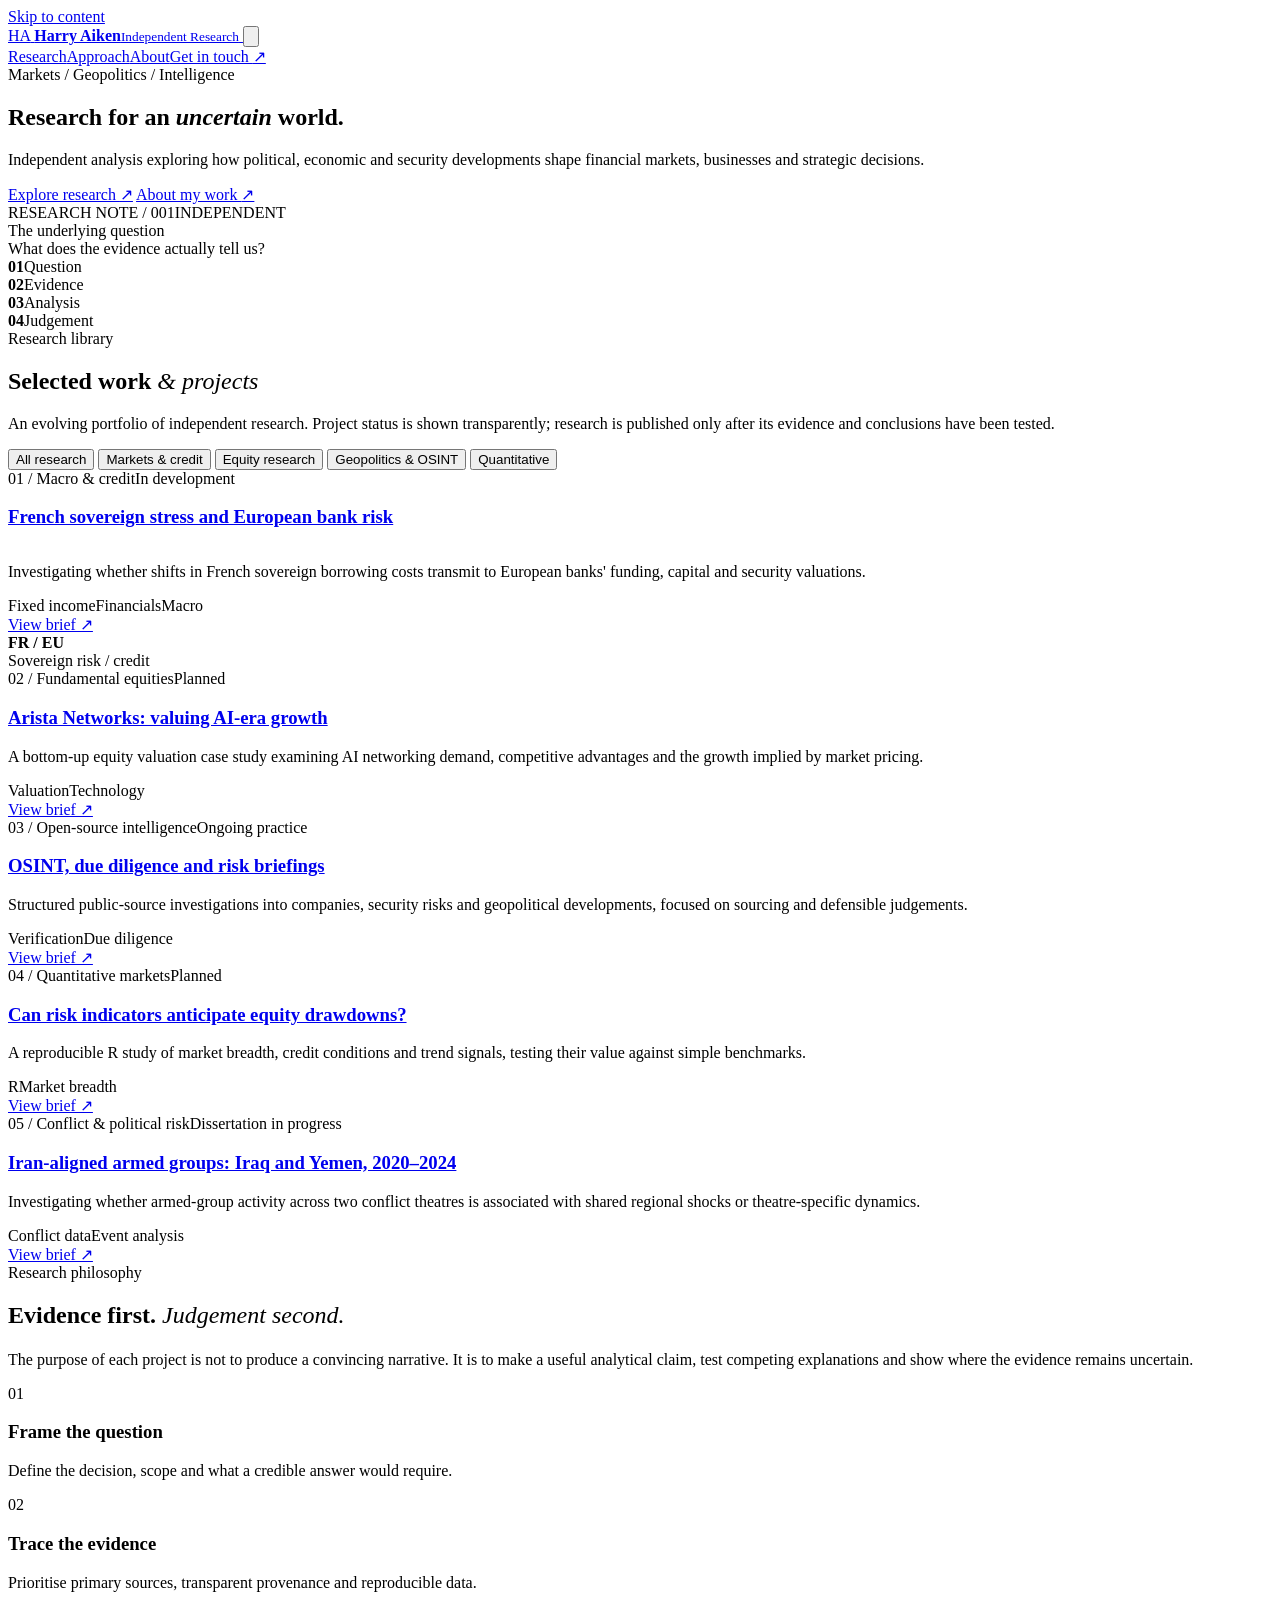
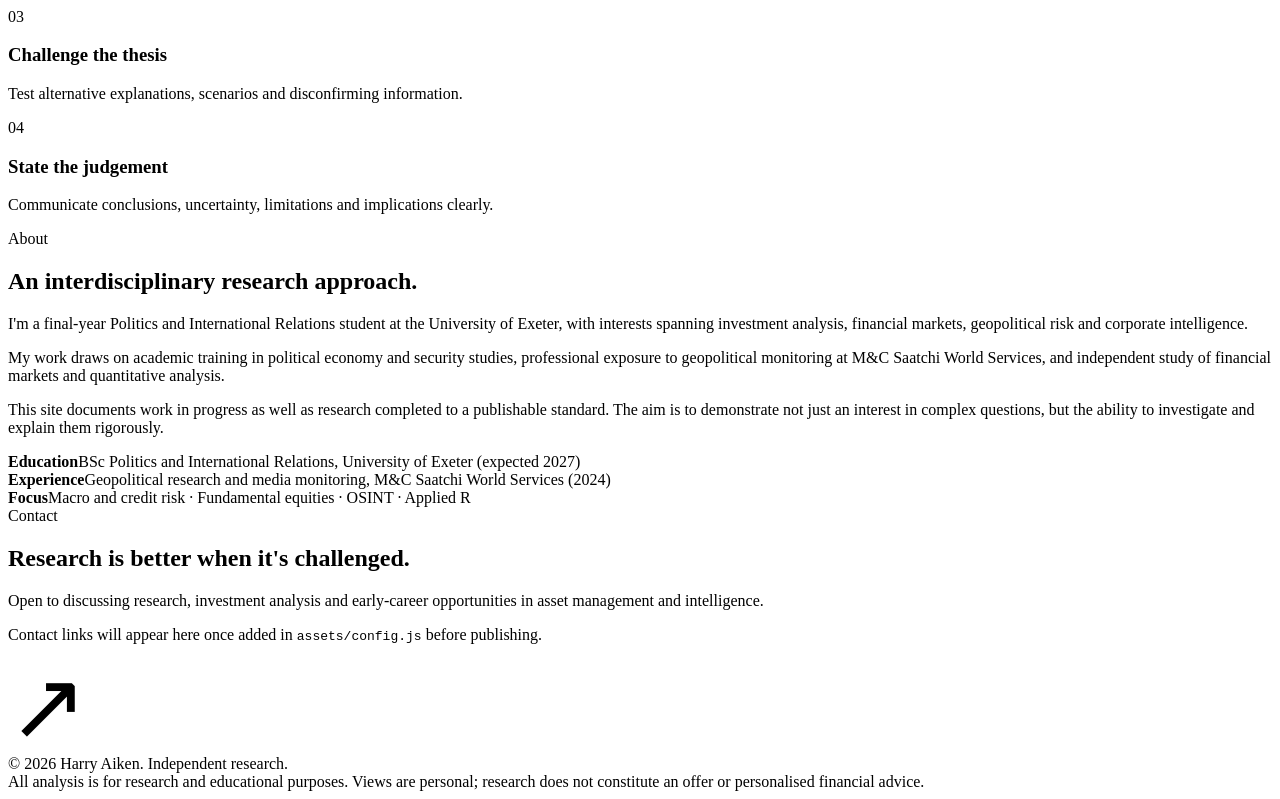
==== index.html @ 8c493133 "Add research portfolio website index.html" ====
<!DOCTYPE html>
<html lang="en-GB">
<head>
  <meta charset="utf-8">
  <meta name="viewport" content="width=device-width, initial-scale=1">
  <meta name="color-scheme" content="light">
  <meta name="theme-color" content="#f8f9f6">
  <meta name="description" content="Independent research by Harry Aiken across investment markets, political risk, geopolitical intelligence and open-source investigations.">
  <meta property="og:type" content="website">
  <meta property="og:title" content="Harry Aiken | Independent Research">
  <meta property="og:description" content="Research at the intersection of financial markets, geopolitics and intelligence.">
  <title>Harry Aiken — Independent Research</title>
  <link rel="icon" type="image/svg+xml" href="assets/favicon.svg">
  <link rel="stylesheet" href="assets/style.css">
  <script src="assets/config.js" defer></script>
  <script src="assets/app.js" defer></script>
</head>
<body>
<a class="skip-link" href="#main">Skip to content</a>
<header class="site-header">
  <div class="container nav-wrap">
    <a class="brand" href="index.html" aria-label="Harry Aiken, home">
      <span class="brand-mark" aria-hidden="true">HA</span>
      <span><strong>Harry Aiken</strong><small>Independent Research</small></span>
    </a>
    <button class="menu-toggle" type="button" aria-label="Open navigation" aria-controls="site-nav" aria-expanded="false">
      <svg viewBox="0 0 24 24" fill="none" stroke="currentColor" stroke-width="1.6" stroke-linecap="round" aria-hidden="true"><path d="M4 7h16M4 12h16M4 17h16"/></svg>
    </button>
    <nav class="nav-links" id="site-nav" aria-label="Primary navigation">
      <a href="#research">Research</a><a href="#approach">Approach</a><a href="#about">About</a><a href="#contact" class="nav-cta">Get in touch <span aria-hidden="true">↗</span></a>
    </nav>
  </div>
</header>
<main id="main">
  <section class="hero" aria-labelledby="hero-title">
    <div class="container hero-inner">
      <div>
        <div class="eyebrow">Markets / Geopolitics / Intelligence</div>
        <h1 id="hero-title">Research for an <em>uncertain</em> world.</h1>
        <p class="lede">Independent analysis exploring how political, economic and security developments shape financial markets, businesses and strategic decisions.</p>
        <div class="hero-actions">
          <a class="btn btn-primary" href="#research">Explore research <span class="arrow" aria-hidden="true">↗</span></a>
          <a class="btn btn-light" href="#about">About my work <span class="arrow" aria-hidden="true">↗</span></a>
        </div>
      </div>
      <div class="hero-board" aria-label="Four-stage research framework: question, evidence, analysis, judgement">
        <div class="board-ring" aria-hidden="true"></div>
        <div class="board-top"><span>RESEARCH NOTE / 001</span><span><span class="board-dot"></span>INDEPENDENT</span></div>
        <div class="board-center"><div class="board-label">The underlying question</div><div class="board-title">What does the evidence <span>actually</span> tell us?</div></div>
        <div class="board-steps"><div><b>01</b>Question</div><div><b>02</b>Evidence</div><div><b>03</b>Analysis</div><div><b>04</b>Judgement</div></div>
      </div>
    </div>
  </section>
  <section id="research" class="section section-cream" aria-labelledby="research-title">
    <div class="container">
      <div class="section-heading">
        <div><div class="eyebrow">Research library</div><h2 id="research-title">Selected work <em style="color:var(--sea);font-weight:400">&amp; projects</em></h2></div>
        <p>An evolving portfolio of independent research. Project status is shown transparently; research is published only after its evidence and conclusions have been tested.</p>
      </div>
      <div class="filters" role="group" aria-label="Filter research by topic">
        <button type="button" class="filter active" data-filter="all" aria-pressed="true">All research</button>
        <button type="button" class="filter" data-filter="markets" aria-pressed="false">Markets &amp; credit</button>
        <button type="button" class="filter" data-filter="equity" aria-pressed="false">Equity research</button>
        <button type="button" class="filter" data-filter="intelligence" aria-pressed="false">Geopolitics &amp; OSINT</button>
        <button type="button" class="filter" data-filter="quant" aria-pressed="false">Quantitative</button>
      </div>
      <div class="project-grid">
        <article class="project-card featured" data-category="markets">
          <div style="display:flex;flex-direction:column">
            <div class="card-top"><span class="card-number">01 / Macro &amp; credit</span><span class="status">In development</span></div>
            <h3><a href="projects/french-sovereign-risk.html">French sovereign stress and European bank risk</a></h3>
            <p>Investigating whether shifts in French sovereign borrowing costs transmit to European banks' funding, capital and security valuations.</p>
            <div class="card-bottom"><div class="tags"><span class="tag">Fixed income</span><span class="tag">Financials</span><span class="tag">Macro</span></div><a class="project-open" href="projects/french-sovereign-risk.html" aria-label="Explore French sovereign risk research brief">View brief ↗</a></div>
          </div>
          <div class="featured-sigil" aria-hidden="true"><div class="sigil-circle"><strong>FR / EU</strong></div><div class="sigil-caption">Sovereign risk / credit</div></div>
        </article>
        <article class="project-card" data-category="equity">
          <div class="card-top"><span class="card-number">02 / Fundamental equities</span><span class="status planned">Planned</span></div>
          <h3><a href="projects/arista-equity.html">Arista Networks: valuing AI-era growth</a></h3>
          <p>A bottom-up equity valuation case study examining AI networking demand, competitive advantages and the growth implied by market pricing.</p>
          <div class="card-bottom"><div class="tags"><span class="tag">Valuation</span><span class="tag">Technology</span></div><a class="project-open" href="projects/arista-equity.html" aria-label="Explore Arista equity research plan">View brief ↗</a></div>
        </article>
        <article class="project-card" data-category="intelligence">
          <div class="card-top"><span class="card-number">03 / Open-source intelligence</span><span class="status">Ongoing practice</span></div>
          <h3><a href="projects/osint.html">OSINT, due diligence and risk briefings</a></h3>
          <p>Structured public-source investigations into companies, security risks and geopolitical developments, focused on sourcing and defensible judgements.</p>
          <div class="card-bottom"><div class="tags"><span class="tag">Verification</span><span class="tag">Due diligence</span></div><a class="project-open" href="projects/osint.html" aria-label="Explore OSINT research work">View brief ↗</a></div>
        </article>
        <article class="project-card" data-category="quant">
          <div class="card-top"><span class="card-number">04 / Quantitative markets</span><span class="status planned">Planned</span></div>
          <h3><a href="projects/cross-asset-risk.html">Can risk indicators anticipate equity drawdowns?</a></h3>
          <p>A reproducible R study of market breadth, credit conditions and trend signals, testing their value against simple benchmarks.</p>
          <div class="card-bottom"><div class="tags"><span class="tag">R</span><span class="tag">Market breadth</span></div><a class="project-open" href="projects/cross-asset-risk.html" aria-label="Explore quantitative research plan">View brief ↗</a></div>
        </article>
        <article class="project-card" data-category="intelligence">
          <div class="card-top"><span class="card-number">05 / Conflict &amp; political risk</span><span class="status">Dissertation in progress</span></div>
          <h3><a href="projects/iraq-yemen.html">Iran-aligned armed groups: Iraq and Yemen, 2020–2024</a></h3>
          <p>Investigating whether armed-group activity across two conflict theatres is associated with shared regional shocks or theatre-specific dynamics.</p>
          <div class="card-bottom"><div class="tags"><span class="tag">Conflict data</span><span class="tag">Event analysis</span></div><a class="project-open" href="projects/iraq-yemen.html" aria-label="Explore Iraq Yemen research plan">View brief ↗</a></div>
        </article>
      </div>
      <p class="no-results" hidden>No projects match this filter yet.</p>
    </div>
  </section>
  <section id="approach" class="section" aria-labelledby="approach-title">
    <div class="container">
      <div class="eyebrow">Research philosophy</div>
      <h2 class="section-title" id="approach-title">Evidence first. <em style="color:var(--sea);font-weight:400">Judgement second.</em></h2>
      <p class="lede" style="margin-top:22px">The purpose of each project is not to produce a convincing narrative. It is to make a useful analytical claim, test competing explanations and show where the evidence remains uncertain.</p>
      <div class="approach-grid">
        <div class="approach-step"><span class="num">01</span><h3>Frame the question</h3><p>Define the decision, scope and what a credible answer would require.</p></div>
        <div class="approach-step"><span class="num">02</span><h3>Trace the evidence</h3><p>Prioritise primary sources, transparent provenance and reproducible data.</p></div>
        <div class="approach-step"><span class="num">03</span><h3>Challenge the thesis</h3><p>Test alternative explanations, scenarios and disconfirming information.</p></div>
        <div class="approach-step"><span class="num">04</span><h3>State the judgement</h3><p>Communicate conclusions, uncertainty, limitations and implications clearly.</p></div>
      </div>
    </div>
  </section>
  <section id="about" class="section section-cream" aria-labelledby="about-title">
    <div class="container about-grid">
      <div><div class="eyebrow">About</div><h2 class="section-title" id="about-title">An interdisciplinary research approach.</h2></div>
      <div class="about-copy">
        <p>I'm a final-year Politics and International Relations student at the University of Exeter, with interests spanning investment analysis, financial markets, geopolitical risk and corporate intelligence.</p>
        <p>My work draws on academic training in political economy and security studies, professional exposure to geopolitical monitoring at M&amp;C Saatchi World Services, and independent study of financial markets and quantitative analysis.</p>
        <p>This site documents work in progress as well as research completed to a publishable standard. The aim is to demonstrate not just an interest in complex questions, but the ability to investigate and explain them rigorously.</p>
        <div class="credential-list">
          <div class="credential"><strong>Education</strong><span>BSc Politics and International Relations, University of Exeter (expected 2027)</span></div>
          <div class="credential"><strong>Experience</strong><span>Geopolitical research and media monitoring, M&amp;C Saatchi World Services (2024)</span></div>
          <div class="credential"><strong>Focus</strong><span>Macro and credit risk · Fundamental equities · OSINT · Applied R</span></div>
        </div>
      </div>
    </div>
  </section>
  <section id="contact" class="contact-section" aria-labelledby="contact-title">
    <div class="container contact-flex">
      <div><div class="eyebrow">Contact</div><h2 id="contact-title">Research is better when it's challenged.</h2><p>Open to discussing research, investment analysis and early-career opportunities in asset management and intelligence.</p>
        <div class="contact-buttons" data-contact-links></div>
        <p class="contact-notice" data-contact-notice>Contact links will appear here once added in <code>assets/config.js</code> before publishing.</p>
      </div>
      <div aria-hidden="true" style="color:var(--lime);font:500 95px/1 'Newsreader',Georgia,serif">↗</div>
    </div>
  </section>
</main>
<footer class="footer"><div class="container footer-inner"><div>© <span data-year>2026</span> Harry Aiken. Independent research.</div><div class="footer-note">All analysis is for research and educational purposes. Views are personal; research does not constitute an offer or personalised financial advice.</div></div></footer>
</body>
</html>
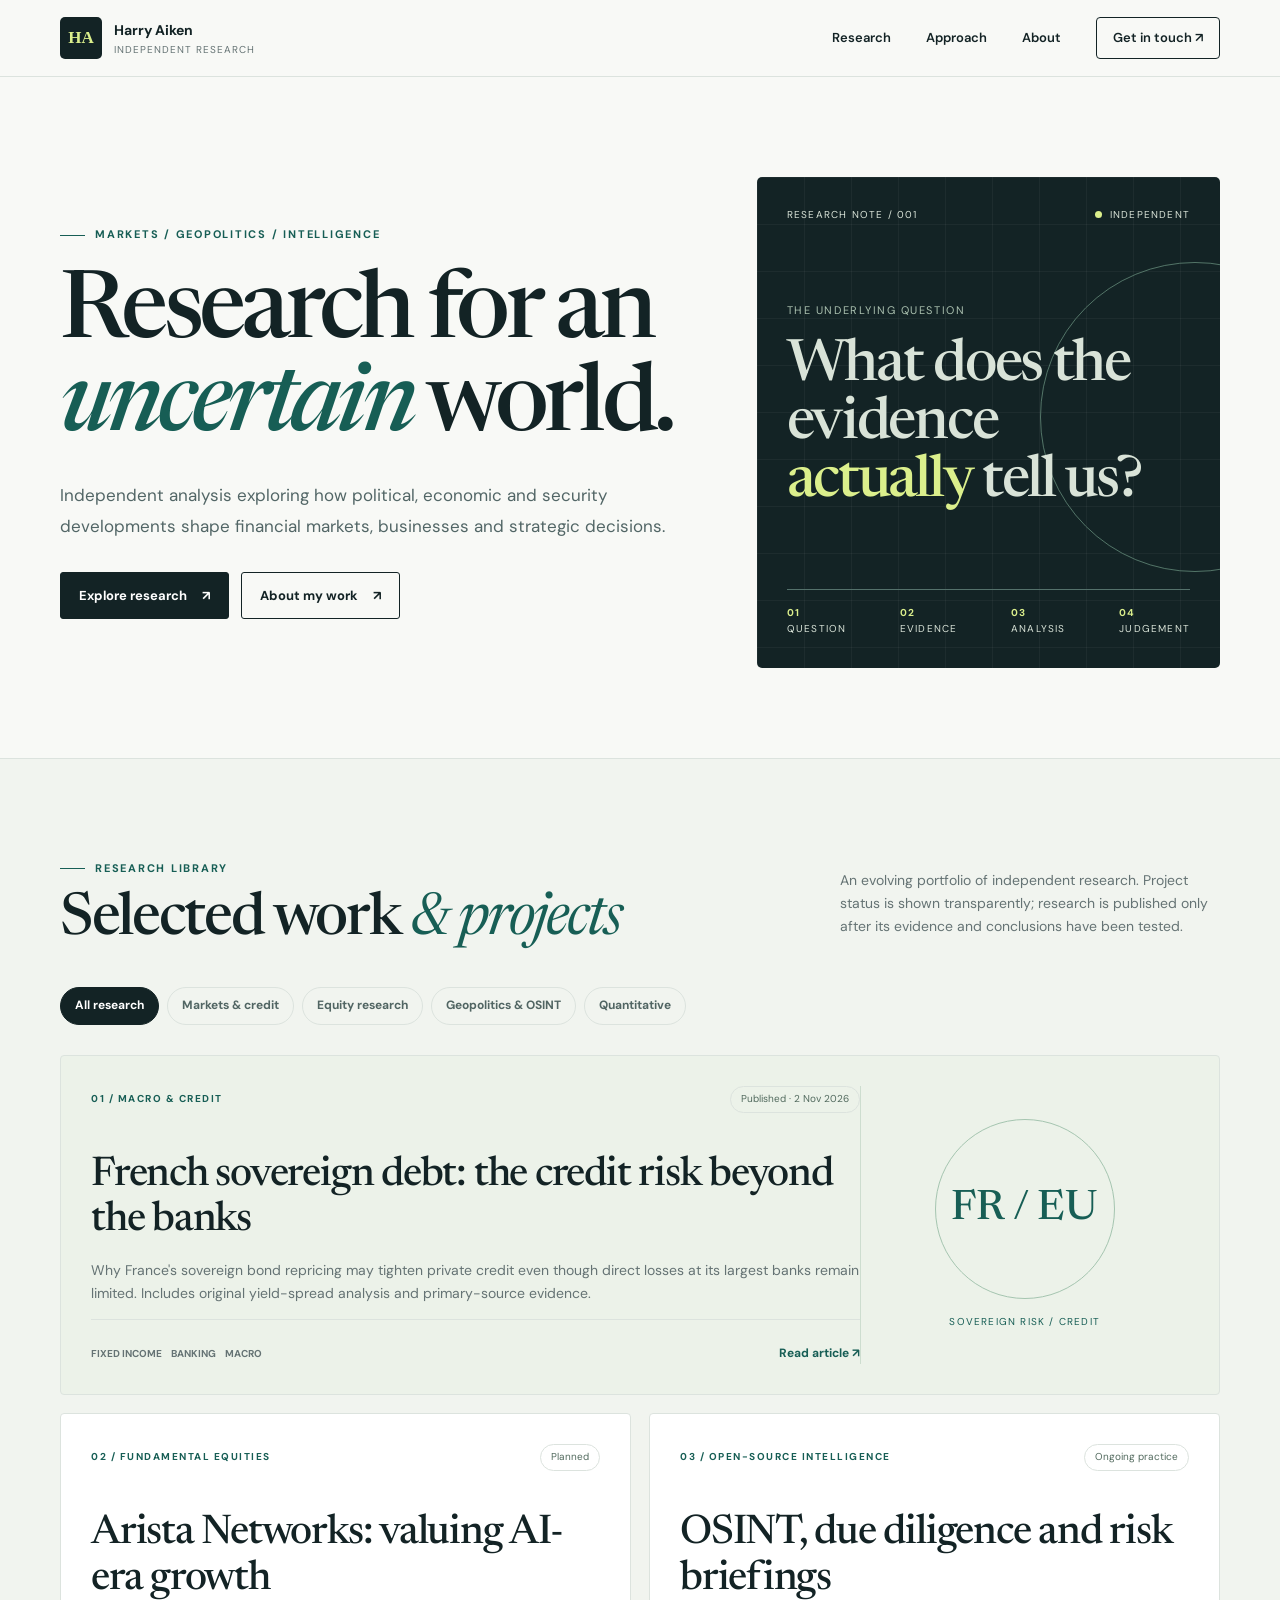
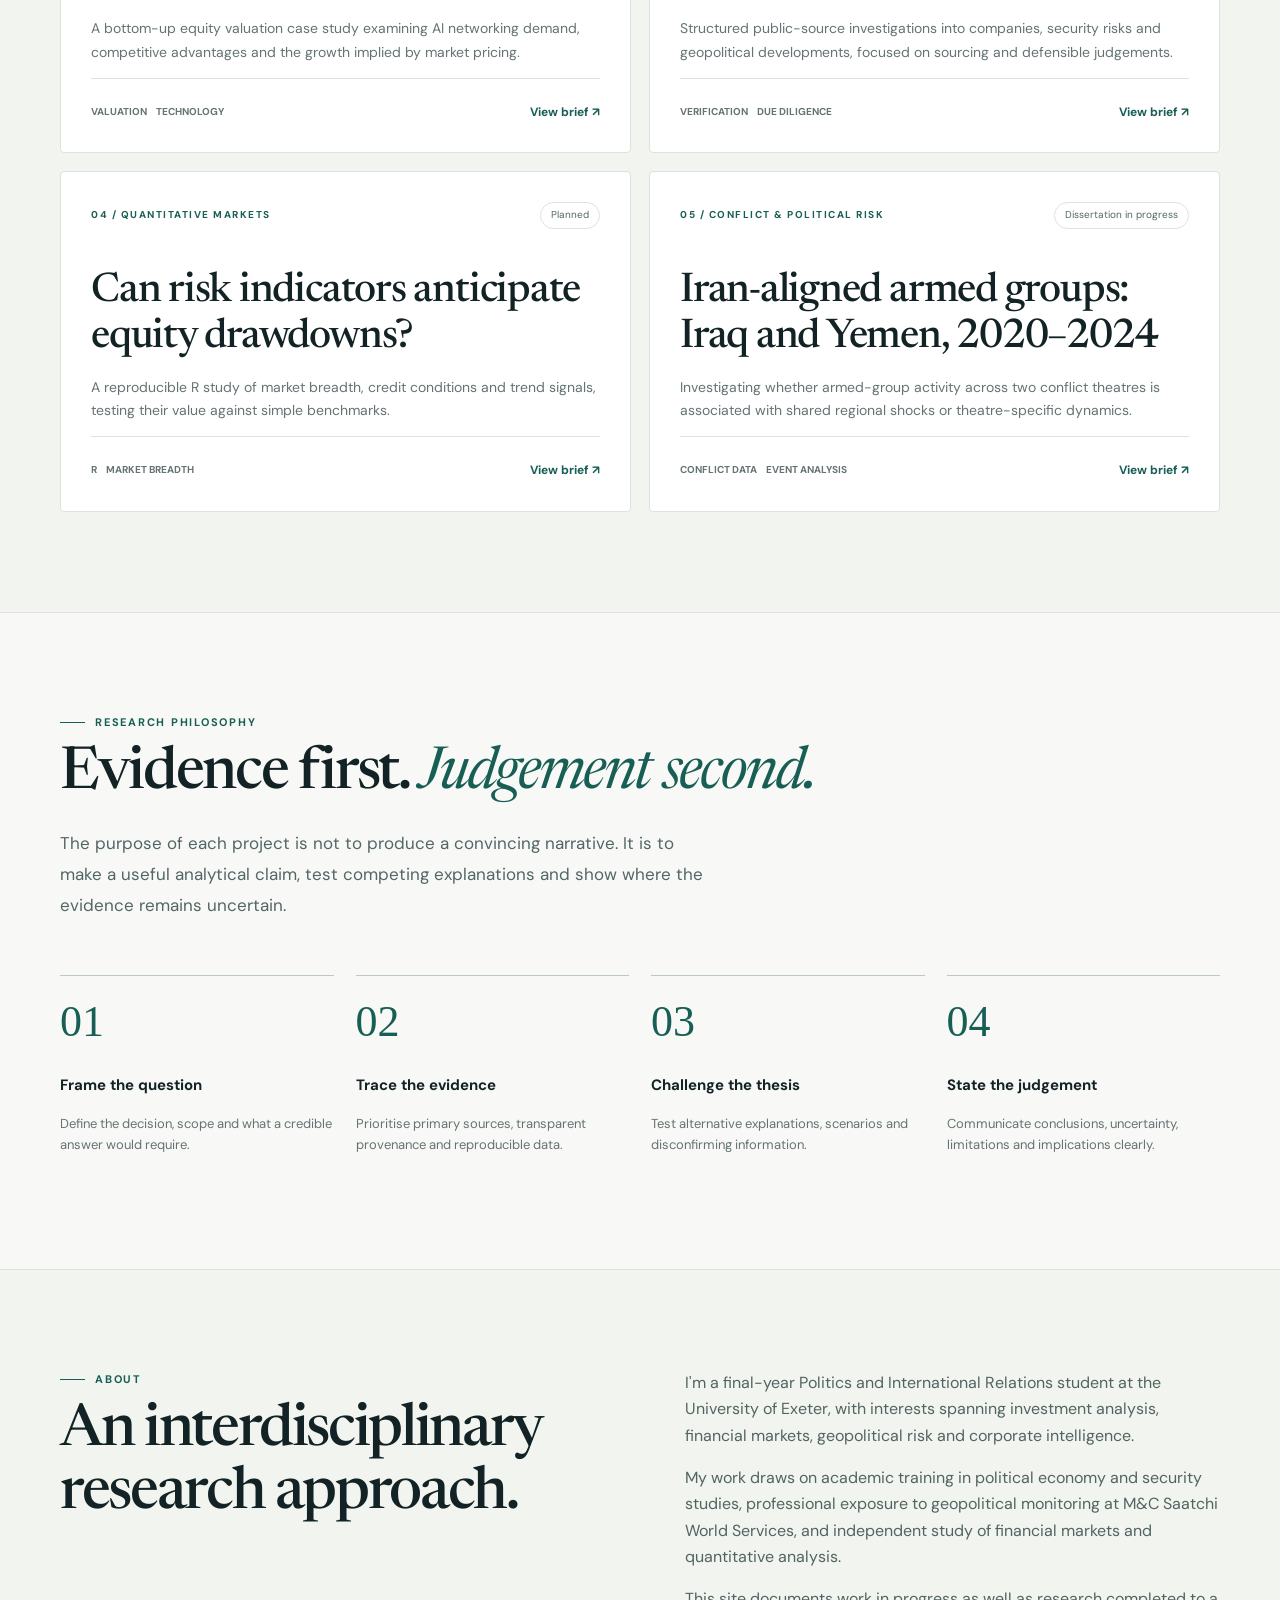
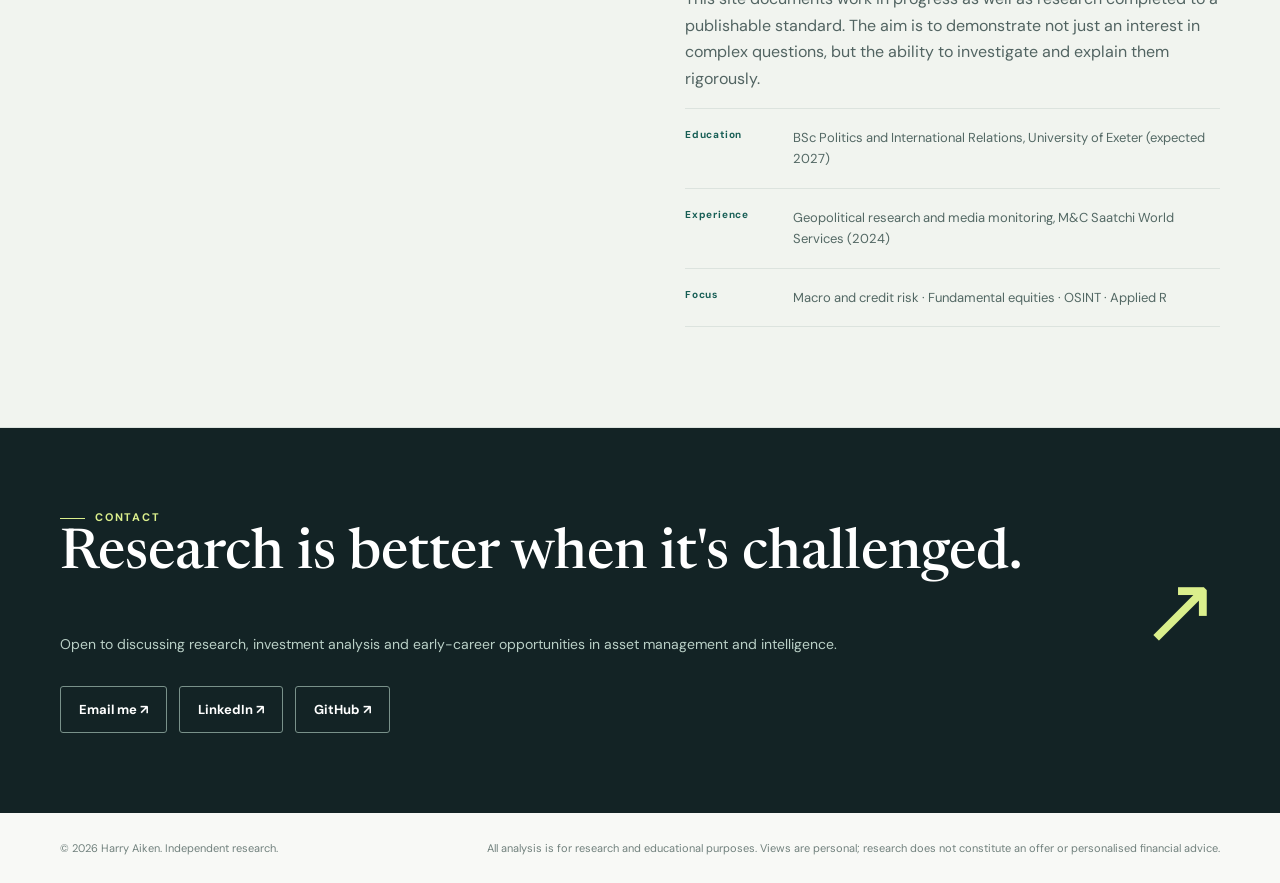
==== commit 0703d43f: "Feature published France sovereign credit research on home page" ====
--- a/index.html
+++ b/index.html
@@ -67,10 +67,10 @@
       <div class="project-grid">
         <article class="project-card featured" data-category="markets">
           <div style="display:flex;flex-direction:column">
-            <div class="card-top"><span class="card-number">01 / Macro &amp; credit</span><span class="status">In development</span></div>
-            <h3><a href="projects/french-sovereign-risk.html">French sovereign stress and European bank risk</a></h3>
-            <p>Investigating whether shifts in French sovereign borrowing costs transmit to European banks' funding, capital and security valuations.</p>
-            <div class="card-bottom"><div class="tags"><span class="tag">Fixed income</span><span class="tag">Financials</span><span class="tag">Macro</span></div><a class="project-open" href="projects/french-sovereign-risk.html" aria-label="Explore French sovereign risk research brief">View brief ↗</a></div>
+            <div class="card-top"><span class="card-number">01 / Macro &amp; credit</span><span class="status">Published · 2 Nov 2026</span></div>
+            <h3><a href="projects/french-sovereign-credit.html">French sovereign debt: the credit risk beyond the banks</a></h3>
+            <p>Why France's sovereign bond repricing may tighten private credit even though direct losses at its largest banks remain limited. Includes original yield-spread analysis and primary-source evidence.</p>
+            <div class="card-bottom"><div class="tags"><span class="tag">Fixed income</span><span class="tag">Banking</span><span class="tag">Macro</span></div><a class="project-open" href="projects/french-sovereign-credit.html" aria-label="Read published French sovereign credit research">Read article ↗</a></div>
           </div>
           <div class="featured-sigil" aria-hidden="true"><div class="sigil-circle"><strong>FR / EU</strong></div><div class="sigil-caption">Sovereign risk / credit</div></div>
         </article>
--- a/assets/style.css
+++ b/assets/style.css
@@ -0,0 +1,11 @@
+@import url('https://fonts.googleapis.com/css2?family=DM+Sans:wght@400;500;600;700&family=Newsreader:opsz,wght,ital@6..72,400,0;6..72,500,0;6..72,500,1&display=swap');
+:root{--ink:#132325;--muted:#657374;--paper:#f8f9f6;--white:#fff;--line:#dce3de;--sea:#175e55;--pale:#eaf1eb;--lime:#dbef8c}
+*{box-sizing:border-box}html{scroll-behavior:smooth;scroll-padding-top:90px}body{margin:0;background:var(--paper);color:var(--ink);font:16px/1.65 'DM Sans',system-ui,sans-serif}a{color:inherit;text-decoration:none}a:hover{color:var(--sea)}button{cursor:pointer;font:inherit}button:focus-visible,a:focus-visible{outline:3px solid #73b89e;outline-offset:3px}h1,h2,h3,p{margin-top:0}.container{width:min(1160px,calc(100% - 80px));margin:auto}
+.site-header{position:sticky;top:0;z-index:20;background:rgba(248,249,246,.97);border-bottom:1px solid var(--line);backdrop-filter:blur(14px)}.nav-wrap{min-height:76px;display:flex;justify-content:space-between;align-items:center;gap:20px}.brand{display:flex;align-items:center;gap:12px;line-height:1.2}.brand-mark{width:42px;height:42px;display:grid;place-items:center;background:var(--ink);color:var(--lime);border-radius:5px;font:600 17px Georgia,serif}.brand strong{font-size:14px}.brand small{display:block;font-size:10px;letter-spacing:.1em;text-transform:uppercase;color:var(--muted);margin-top:5px}.nav-links{display:flex;gap:35px;align-items:center}.nav-links a{font-size:13px;font-weight:600}.nav-cta{border:1px solid var(--ink);padding:9px 16px;border-radius:4px}.menu-toggle{display:none;background:transparent;border:1px solid var(--line);border-radius:4px;padding:8px}.menu-toggle svg{width:22px;height:22px}
+.eyebrow{font-weight:700;text-transform:uppercase;letter-spacing:.16em;font-size:11px;color:var(--sea)}.eyebrow:before{content:'';display:inline-block;width:25px;height:1px;background:currentColor;vertical-align:middle;margin-right:10px}h1,.display{font:500 clamp(60px,7.3vw,112px)/1 'Newsreader',Georgia,serif;letter-spacing:-.05em}h1 em{color:var(--sea)}.hero{padding:100px 0 90px}.hero-inner{display:grid;grid-template-columns:1.15fr .85fr;gap:70px;align-items:center}.hero h1{margin:25px 0}.lede{font-size:17px;line-height:1.8;max-width:650px;color:#526666}.hero-actions,.contact-buttons{display:flex;gap:12px;flex-wrap:wrap;margin-top:30px}.btn,.contact-btn{display:inline-flex;align-items:center;gap:15px;padding:12px 18px;border:1px solid var(--ink);border-radius:3px;font-weight:700;font-size:13px}.btn-primary{background:var(--ink);color:#fff}.btn-primary:hover{background:var(--sea);color:white}.hero-board{background:var(--ink);color:#d9e3d8;border-radius:5px;min-height:480px;padding:30px;position:relative;overflow:hidden}.hero-board:before{content:'';position:absolute;inset:0;background-image:linear-gradient(#ffffff0b 1px,transparent 1px),linear-gradient(90deg,#ffffff0b 1px,transparent 1px);background-size:47px 47px}.board-top,.board-steps{position:relative;display:flex;justify-content:space-between;gap:12px;font-size:10px;letter-spacing:.12em;text-transform:uppercase}.board-dot{display:inline-block;width:7px;height:7px;border-radius:50%;background:var(--lime);margin-right:8px}.board-center{position:relative;height:365px;display:flex;flex-direction:column;justify-content:center}.board-label{font-size:11px;text-transform:uppercase;letter-spacing:.14em;color:#aac0af;margin-bottom:18px}.board-title{font:500 58px/1 'Newsreader',Georgia,serif;letter-spacing:-.04em}.board-title span,.board-steps b{color:var(--lime)}.board-steps{border-top:1px solid #54716b;padding-top:15px}.board-steps b{display:block}.board-ring{position:absolute;width:310px;height:310px;right:-130px;top:85px;border:1px solid #537568;border-radius:50%}
+.section{padding:100px 0}.section-cream{background:#f1f4ef;border-block:1px solid var(--line)}.section-heading{display:flex;justify-content:space-between;align-items:end;gap:40px;margin-bottom:35px}.section-heading h2,.section-title{font:500 clamp(42px,4.6vw,67px)/1.08 'Newsreader',Georgia,serif;letter-spacing:-.04em;margin:12px 0 0}.section-heading p{max-width:380px;font-size:14px;color:var(--muted)}.filters{display:flex;gap:8px;flex-wrap:wrap;margin-bottom:30px}.filter{border:1px solid var(--line);background:transparent;border-radius:30px;padding:8px 14px;font-size:12px;color:#516563;font-weight:700}.filter.active{background:var(--ink);color:white;border-color:var(--ink)}.project-grid{display:grid;grid-template-columns:repeat(2,minmax(0,1fr));gap:18px}.project-card{background:white;border:1px solid var(--line);border-radius:4px;padding:30px;min-height:330px;display:flex;flex-direction:column}.project-card:hover{box-shadow:0 18px 65px #13232512;transform:translateY(-3px)}.project-card[hidden]{display:none!important}.project-card.featured{grid-column:span 2;display:grid;grid-template-columns:1.4fr .6fr;background:#ecf2e9}.card-top,.card-bottom{display:flex;justify-content:space-between;align-items:center;gap:10px}.card-top{margin-bottom:40px}.card-number,.type-label{font-size:10px;text-transform:uppercase;letter-spacing:.15em;font-weight:700;color:var(--sea)}.status{font-size:10px;border-radius:24px;padding:4px 10px;border:1px solid var(--line);color:#526a5e}.project-card h3{font:500 clamp(29px,3.2vw,43px)/1.12 'Newsreader',Georgia,serif;letter-spacing:-.03em;margin-bottom:15px}.project-card p{font-size:14px;color:var(--muted)}.card-bottom{margin-top:auto;padding-top:24px;border-top:1px solid var(--line)}.tags{display:flex;flex-wrap:wrap;gap:9px}.tag{font-size:10px;text-transform:uppercase;color:var(--muted);font-weight:700}.project-open{font-size:12px;font-weight:700;color:var(--sea)}.featured-sigil{border-left:1px solid #cdddcf;display:flex;align-items:center;justify-content:center;flex-direction:column}.sigil-circle{width:180px;height:180px;border:1px solid #a5c5b0;border-radius:50%;display:grid;place-items:center}.sigil-circle strong{font:500 42px 'Newsreader',Georgia,serif;color:var(--sea)}.sigil-caption{font-size:10px;text-transform:uppercase;letter-spacing:.12em;margin-top:15px;color:var(--sea)}.no-results{color:var(--muted)}.approach-grid{display:grid;grid-template-columns:repeat(4,1fr);gap:22px;margin-top:55px}.approach-step{border-top:1px solid #bbc9c3;padding-top:20px}.approach-step .num{font:500 44px Georgia,serif;color:var(--sea)}.approach-step h3{margin-top:26px;font-size:15px}.approach-step p{font-size:13px;color:var(--muted)}.about-grid{display:grid;grid-template-columns:1fr 1fr;gap:90px}.about-copy p{color:#526462}.credential-list{border-top:1px solid var(--line)}.credential{display:grid;grid-template-columns:90px 1fr;gap:18px;border-bottom:1px solid var(--line);padding:18px 0;font-size:13px}.credential strong{font-size:10px;letter-spacing:.08em;color:var(--sea)}.credential span{color:#536864}.contact-section{background:var(--ink);color:white;padding:80px 0}.contact-flex{display:flex;justify-content:space-between;gap:45px;align-items:center}.contact-section .eyebrow{color:var(--lime)}.contact-section h2{font:500 56px/1.07 'Newsreader',Georgia,serif}.contact-section p{color:#bad0c7;font-size:14px}.contact-btn{color:white;border-color:#79918a}.contact-notice{font-size:12px!important;color:#bad0c7}.footer{padding:26px 0;font-size:11px;color:#71817d}.footer-inner{display:flex;justify-content:space-between;gap:25px}
+.project-hero{padding:80px 0 70px;background:#f1f4ef;border-bottom:1px solid var(--line)}.breadcrumb{font-size:12px;font-weight:700;color:var(--sea)}.project-hero h1{font-size:clamp(53px,6vw,86px);margin:20px 0}.project-meta{display:flex;flex-wrap:wrap;gap:30px;border-top:1px solid var(--line);padding-top:20px;margin-top:38px}.project-meta small{display:block;font-size:10px;text-transform:uppercase;letter-spacing:.1em;color:var(--muted)}.project-meta strong{font-size:13px}.detail-layout{display:grid;grid-template-columns:minmax(0,710px) minmax(230px,300px);justify-content:space-between;gap:70px;padding:75px 0 110px}.article-body h2{font:500 39px/1.15 'Newsreader',Georgia,serif;margin:42px 0 17px}.article-body p,.article-body li{font-size:15px;line-height:1.85;color:#526462}.article-body li{margin-bottom:8px}.research-question{background:#eff4ed;border-left:3px solid var(--sea);padding:25px}.research-question small,.aside-label{font-size:10px;text-transform:uppercase;letter-spacing:.12em;color:var(--sea);font-weight:700}.research-question p{font:500 27px/1.3 'Newsreader',Georgia,serif;color:var(--ink)}.note,.detail-aside{background:white;border:1px solid var(--line);padding:23px;color:var(--muted)}.detail-aside{align-self:start;position:sticky;top:110px}.detail-aside h3{font:500 29px Georgia,serif;color:var(--ink)}.detail-aside p,.detail-aside li{font-size:12px;line-height:1.75}.aside-separator{height:1px;background:var(--line);margin:21px 0}.back-link{font-size:12px;font-weight:700;color:var(--sea)}.skip-link{position:absolute;top:-60px;left:12px;background:var(--lime);z-index:30;padding:10px}.skip-link:focus{top:10px}
+@media(max-width:980px){.hero-inner{gap:32px}.hero-board{min-height:400px}.board-center{height:290px}.board-title{font-size:46px}.about-grid{gap:40px}.detail-layout{gap:30px}}
+@media(max-width:720px){.container{width:calc(100% - 38px)}.nav-wrap{min-height:68px}.menu-toggle{display:block}.nav-links{display:none;position:absolute;top:68px;left:0;right:0;background:var(--paper);padding:22px;flex-direction:column;border-bottom:1px solid var(--line);gap:20px}.nav-links.is-open{display:flex}.hero{padding:65px 0}.hero-inner{grid-template-columns:1fr;gap:36px}h1{font-size:clamp(58px,13vw,80px)}.hero-board{min-height:370px;padding:24px}.board-center{height:265px}.section{padding:72px 0}.section-heading{display:block}.section-heading p{margin-top:18px}.project-grid{grid-template-columns:1fr}.project-card.featured{grid-column:auto;display:flex}.featured-sigil{display:none}.project-card{min-height:280px;padding:24px}.approach-grid{grid-template-columns:repeat(2,1fr)}.about-grid,.detail-layout{grid-template-columns:1fr}.contact-flex{display:block}.footer-inner{display:block}.project-hero{padding:55px 0}.detail-layout{padding:50px 0}.detail-aside{position:static}.contact-section h2{font-size:42px}}
+@media(max-width:410px){.approach-grid{grid-template-columns:1fr}.board-title{font-size:40px}}
+@media(prefers-reduced-motion:reduce){html{scroll-behavior:auto!important}}
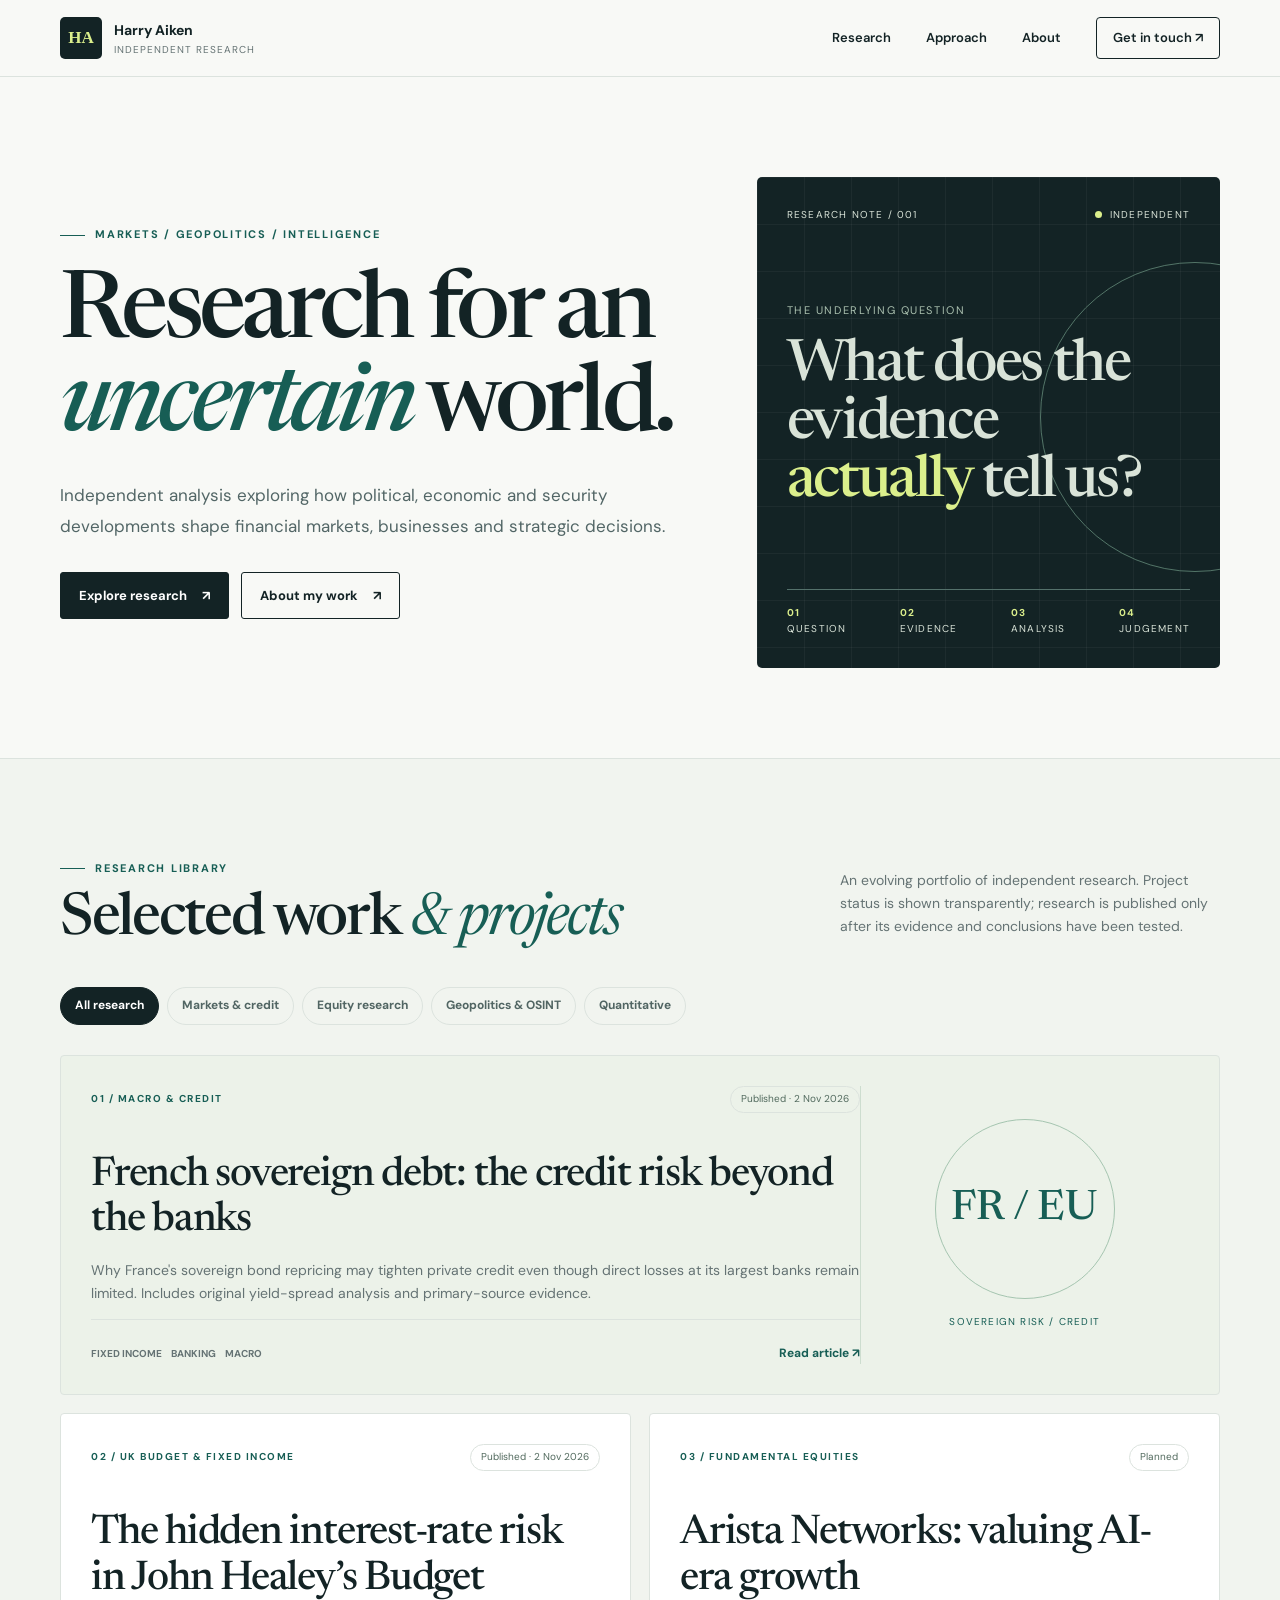
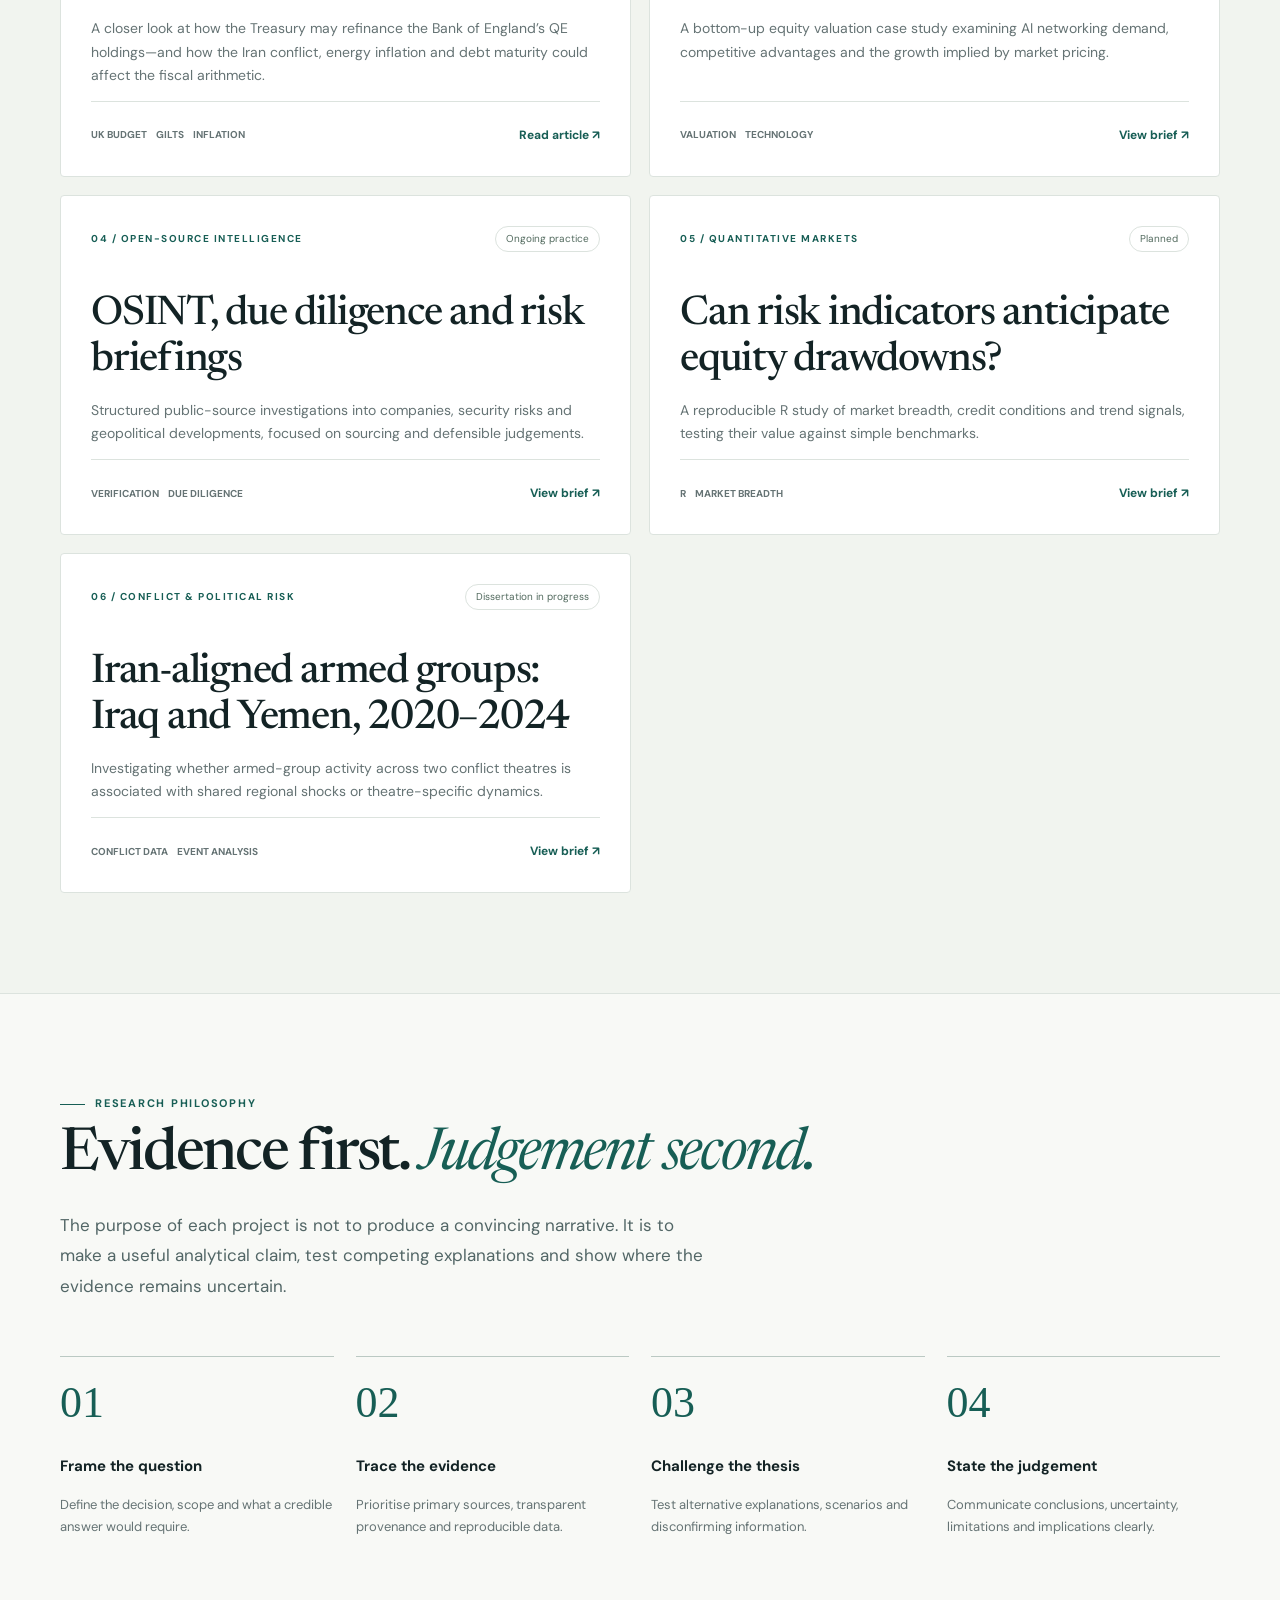
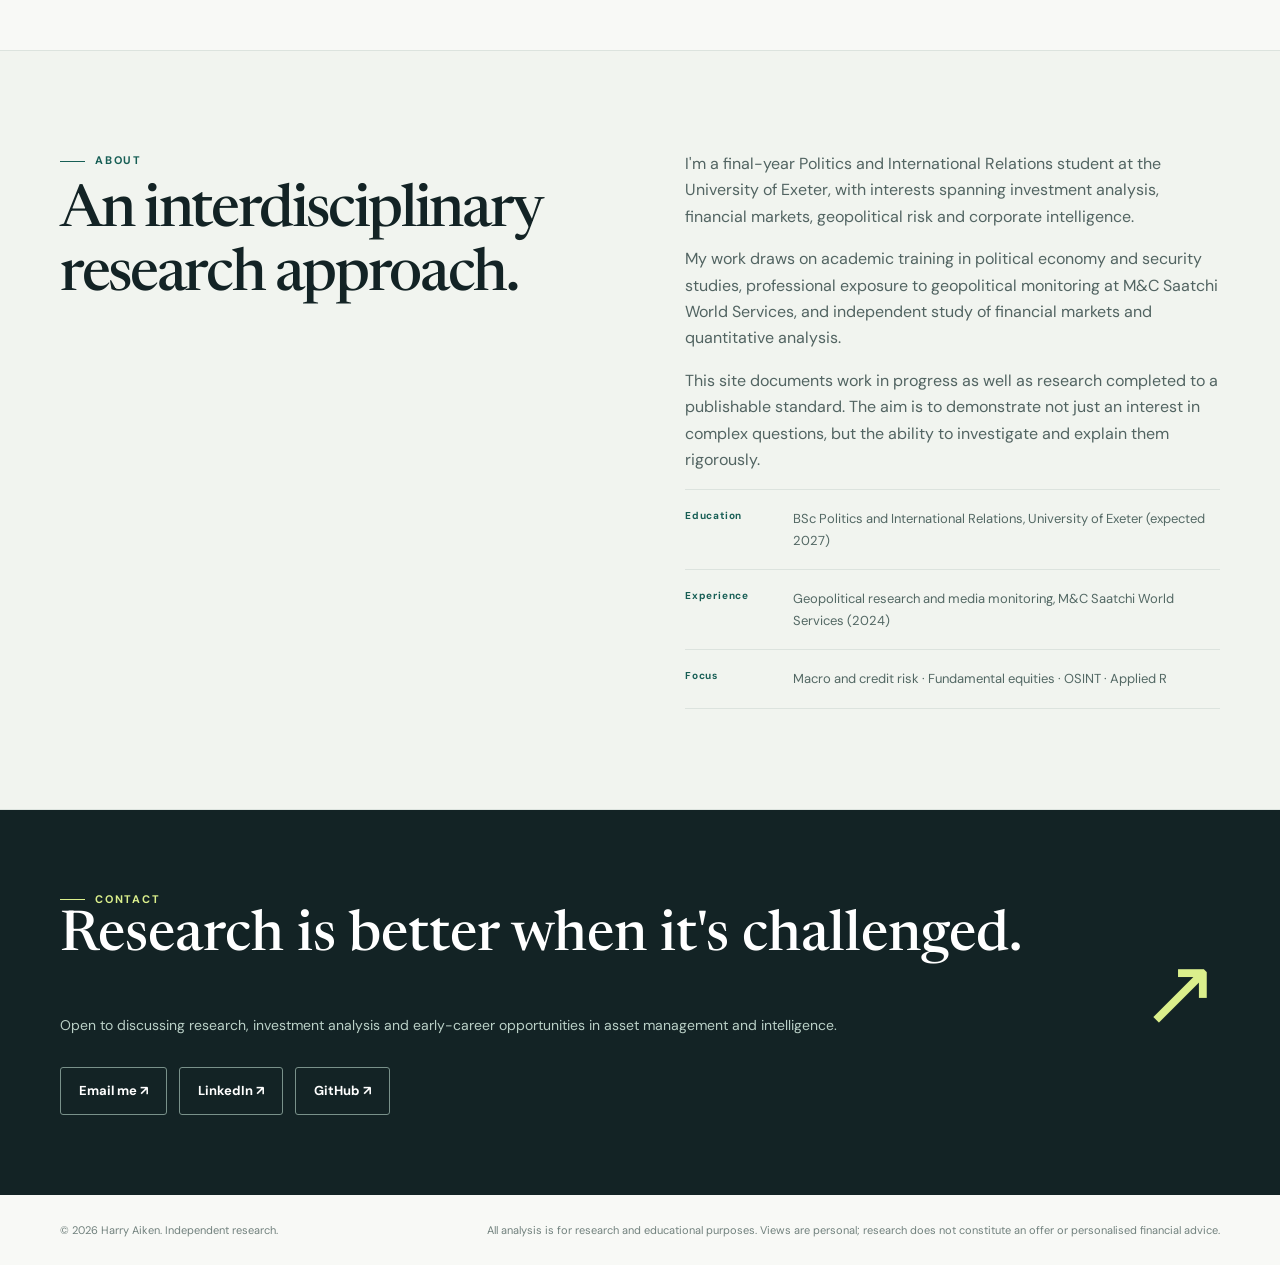
==== commit 5ebf6485: "Feature new UK Budget QE and energy-inflation analysis in research library" ====
--- a/index.html
+++ b/index.html
@@ -74,26 +74,32 @@
           </div>
           <div class="featured-sigil" aria-hidden="true"><div class="sigil-circle"><strong>FR / EU</strong></div><div class="sigil-caption">Sovereign risk / credit</div></div>
         </article>
+        <article class="project-card" data-category="markets">
+          <div class="card-top"><span class="card-number">02 / UK Budget &amp; fixed income</span><span class="status">Published · 2 Nov 2026</span></div>
+          <h3><a href="projects/uk-budget-qe-interest-rate-risk.html">The hidden interest-rate risk in John Healey’s Budget</a></h3>
+          <p>A closer look at how the Treasury may refinance the Bank of England’s QE holdings—and how the Iran conflict, energy inflation and debt maturity could affect the fiscal arithmetic.</p>
+          <div class="card-bottom"><div class="tags"><span class="tag">UK Budget</span><span class="tag">Gilts</span><span class="tag">Inflation</span></div><a class="project-open" href="projects/uk-budget-qe-interest-rate-risk.html" aria-label="Read analysis of Healey's Budget and quantitative easing debt">Read article ↗</a></div>
+        </article>
         <article class="project-card" data-category="equity">
-          <div class="card-top"><span class="card-number">02 / Fundamental equities</span><span class="status planned">Planned</span></div>
+          <div class="card-top"><span class="card-number">03 / Fundamental equities</span><span class="status planned">Planned</span></div>
           <h3><a href="projects/arista-equity.html">Arista Networks: valuing AI-era growth</a></h3>
           <p>A bottom-up equity valuation case study examining AI networking demand, competitive advantages and the growth implied by market pricing.</p>
           <div class="card-bottom"><div class="tags"><span class="tag">Valuation</span><span class="tag">Technology</span></div><a class="project-open" href="projects/arista-equity.html" aria-label="Explore Arista equity research plan">View brief ↗</a></div>
         </article>
         <article class="project-card" data-category="intelligence">
-          <div class="card-top"><span class="card-number">03 / Open-source intelligence</span><span class="status">Ongoing practice</span></div>
+          <div class="card-top"><span class="card-number">04 / Open-source intelligence</span><span class="status">Ongoing practice</span></div>
           <h3><a href="projects/osint.html">OSINT, due diligence and risk briefings</a></h3>
           <p>Structured public-source investigations into companies, security risks and geopolitical developments, focused on sourcing and defensible judgements.</p>
           <div class="card-bottom"><div class="tags"><span class="tag">Verification</span><span class="tag">Due diligence</span></div><a class="project-open" href="projects/osint.html" aria-label="Explore OSINT research work">View brief ↗</a></div>
         </article>
         <article class="project-card" data-category="quant">
-          <div class="card-top"><span class="card-number">04 / Quantitative markets</span><span class="status planned">Planned</span></div>
+          <div class="card-top"><span class="card-number">05 / Quantitative markets</span><span class="status planned">Planned</span></div>
           <h3><a href="projects/cross-asset-risk.html">Can risk indicators anticipate equity drawdowns?</a></h3>
           <p>A reproducible R study of market breadth, credit conditions and trend signals, testing their value against simple benchmarks.</p>
           <div class="card-bottom"><div class="tags"><span class="tag">R</span><span class="tag">Market breadth</span></div><a class="project-open" href="projects/cross-asset-risk.html" aria-label="Explore quantitative research plan">View brief ↗</a></div>
         </article>
         <article class="project-card" data-category="intelligence">
-          <div class="card-top"><span class="card-number">05 / Conflict &amp; political risk</span><span class="status">Dissertation in progress</span></div>
+          <div class="card-top"><span class="card-number">06 / Conflict &amp; political risk</span><span class="status">Dissertation in progress</span></div>
           <h3><a href="projects/iraq-yemen.html">Iran-aligned armed groups: Iraq and Yemen, 2020–2024</a></h3>
           <p>Investigating whether armed-group activity across two conflict theatres is associated with shared regional shocks or theatre-specific dynamics.</p>
           <div class="card-bottom"><div class="tags"><span class="tag">Conflict data</span><span class="tag">Event analysis</span></div><a class="project-open" href="projects/iraq-yemen.html" aria-label="Explore Iraq Yemen research plan">View brief ↗</a></div>
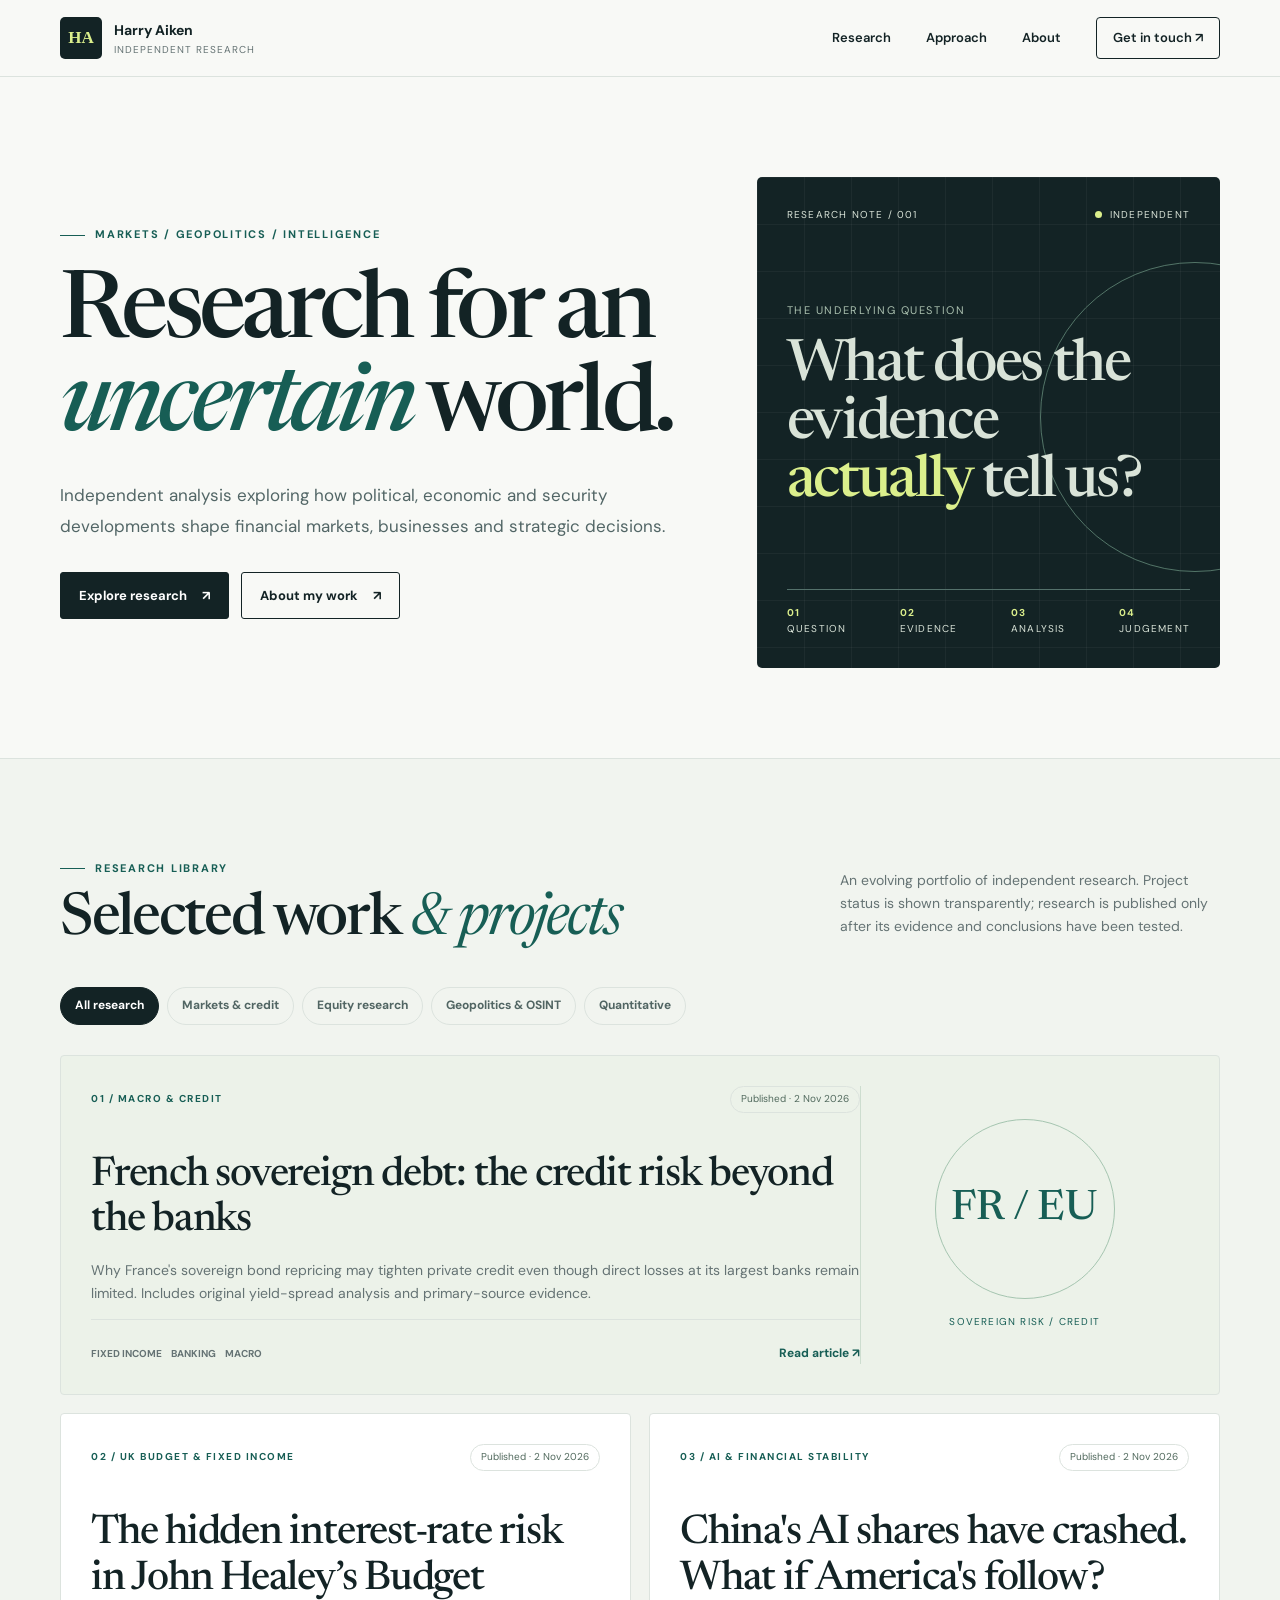
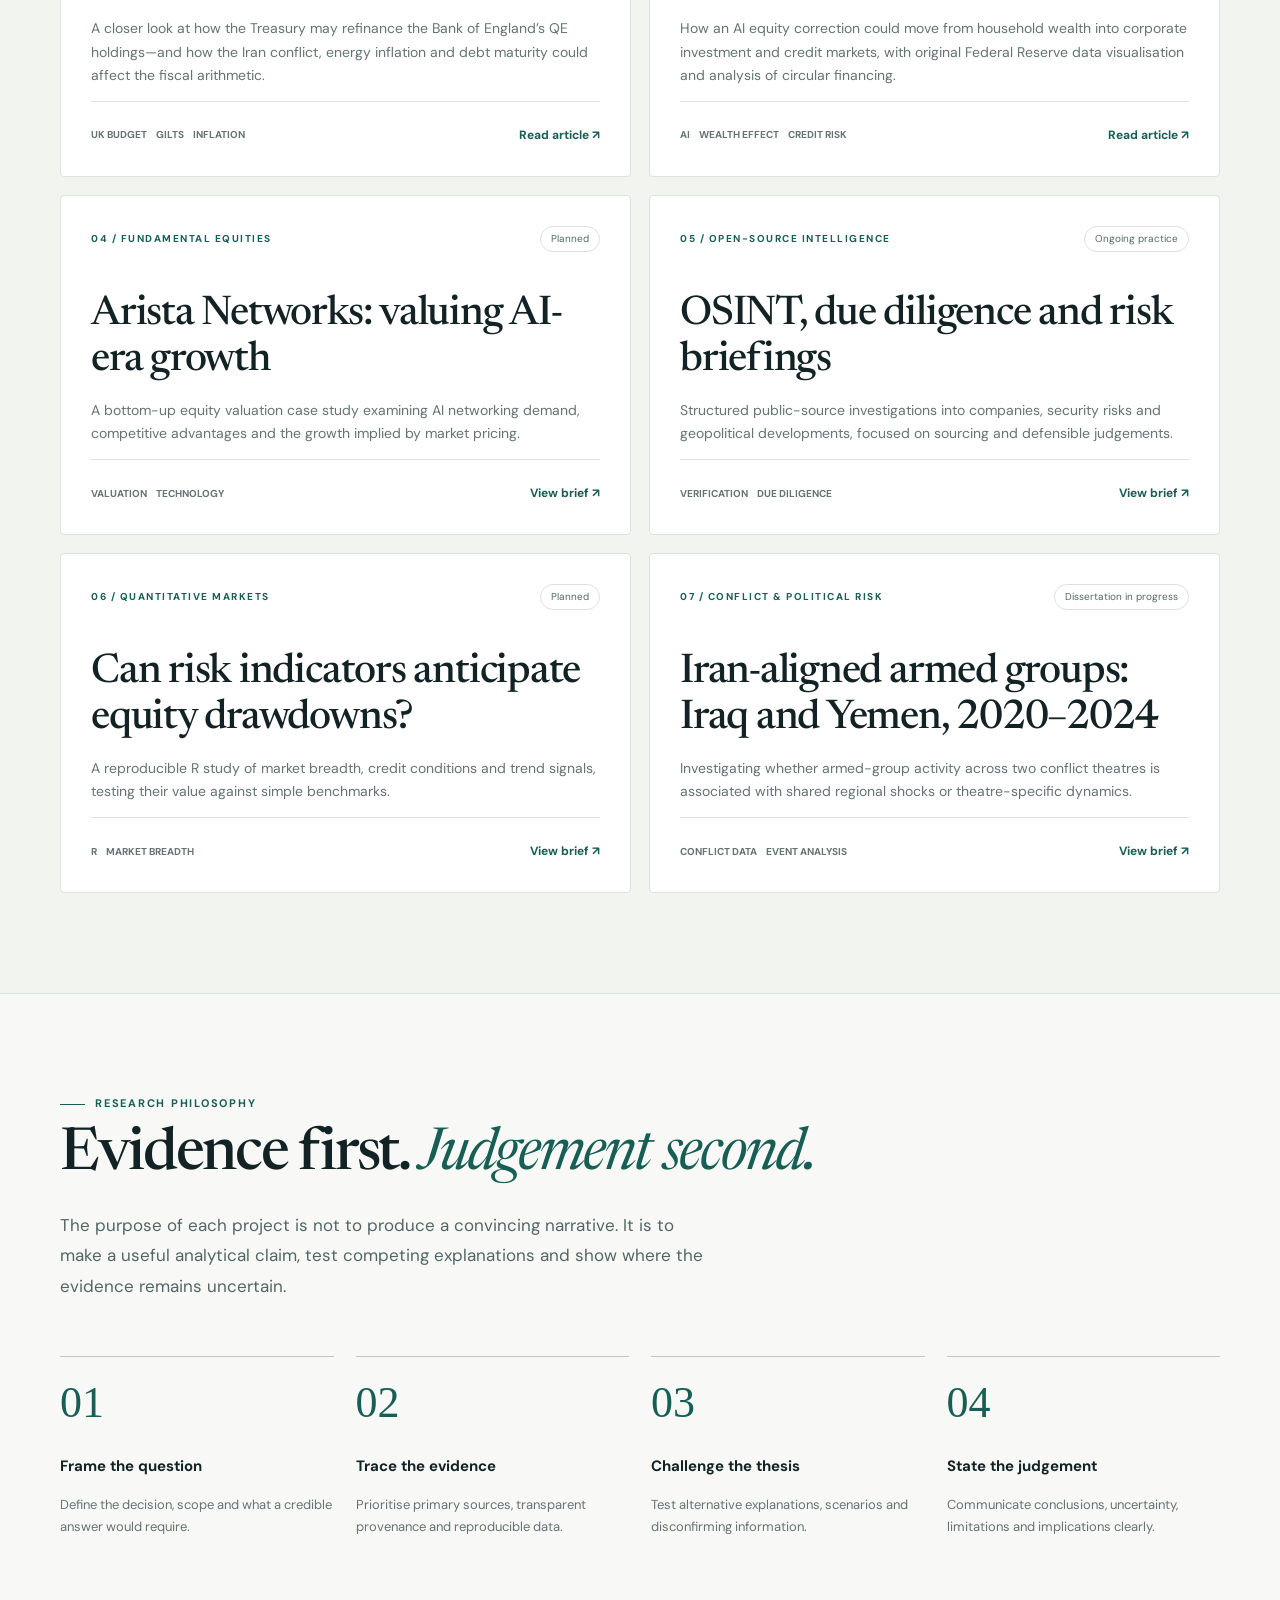
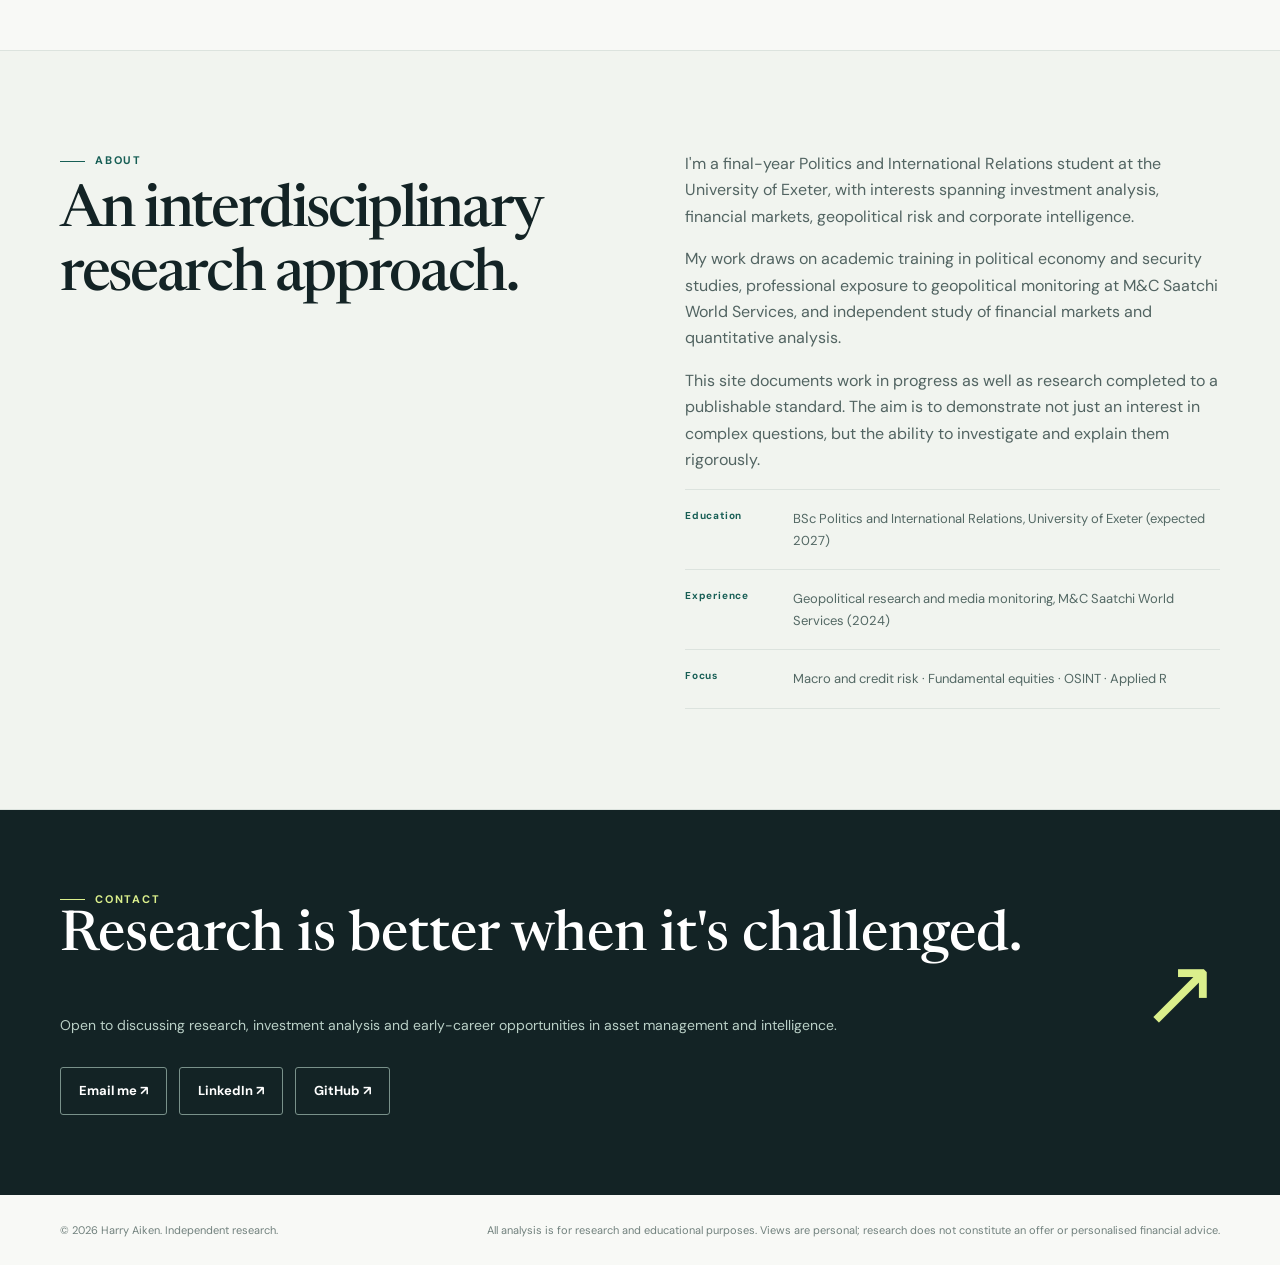
==== commit ec425b7a: "Add published AI wealth and circular financing analysis to research library" ====
--- a/index.html
+++ b/index.html
@@ -80,26 +80,32 @@
           <p>A closer look at how the Treasury may refinance the Bank of England’s QE holdings—and how the Iran conflict, energy inflation and debt maturity could affect the fiscal arithmetic.</p>
           <div class="card-bottom"><div class="tags"><span class="tag">UK Budget</span><span class="tag">Gilts</span><span class="tag">Inflation</span></div><a class="project-open" href="projects/uk-budget-qe-interest-rate-risk.html" aria-label="Read analysis of Healey's Budget and quantitative easing debt">Read article ↗</a></div>
         </article>
+        <article class="project-card" data-category="markets">
+          <div class="card-top"><span class="card-number">03 / AI &amp; financial stability</span><span class="status">Published · 2 Nov 2026</span></div>
+          <h3><a href="projects/china-ai-equity-wealth-credit.html">China's AI shares have crashed. What if America's follow?</a></h3>
+          <p>How an AI equity correction could move from household wealth into corporate investment and credit markets, with original Federal Reserve data visualisation and analysis of circular financing.</p>
+          <div class="card-bottom"><div class="tags"><span class="tag">AI</span><span class="tag">Wealth effect</span><span class="tag">Credit risk</span></div><a class="project-open" href="projects/china-ai-equity-wealth-credit.html" aria-label="Read AI equity, household wealth and credit market analysis">Read article ↗</a></div>
+        </article>
         <article class="project-card" data-category="equity">
-          <div class="card-top"><span class="card-number">03 / Fundamental equities</span><span class="status planned">Planned</span></div>
+          <div class="card-top"><span class="card-number">04 / Fundamental equities</span><span class="status planned">Planned</span></div>
           <h3><a href="projects/arista-equity.html">Arista Networks: valuing AI-era growth</a></h3>
           <p>A bottom-up equity valuation case study examining AI networking demand, competitive advantages and the growth implied by market pricing.</p>
           <div class="card-bottom"><div class="tags"><span class="tag">Valuation</span><span class="tag">Technology</span></div><a class="project-open" href="projects/arista-equity.html" aria-label="Explore Arista equity research plan">View brief ↗</a></div>
         </article>
         <article class="project-card" data-category="intelligence">
-          <div class="card-top"><span class="card-number">04 / Open-source intelligence</span><span class="status">Ongoing practice</span></div>
+          <div class="card-top"><span class="card-number">05 / Open-source intelligence</span><span class="status">Ongoing practice</span></div>
           <h3><a href="projects/osint.html">OSINT, due diligence and risk briefings</a></h3>
           <p>Structured public-source investigations into companies, security risks and geopolitical developments, focused on sourcing and defensible judgements.</p>
           <div class="card-bottom"><div class="tags"><span class="tag">Verification</span><span class="tag">Due diligence</span></div><a class="project-open" href="projects/osint.html" aria-label="Explore OSINT research work">View brief ↗</a></div>
         </article>
         <article class="project-card" data-category="quant">
-          <div class="card-top"><span class="card-number">05 / Quantitative markets</span><span class="status planned">Planned</span></div>
+          <div class="card-top"><span class="card-number">06 / Quantitative markets</span><span class="status planned">Planned</span></div>
           <h3><a href="projects/cross-asset-risk.html">Can risk indicators anticipate equity drawdowns?</a></h3>
           <p>A reproducible R study of market breadth, credit conditions and trend signals, testing their value against simple benchmarks.</p>
           <div class="card-bottom"><div class="tags"><span class="tag">R</span><span class="tag">Market breadth</span></div><a class="project-open" href="projects/cross-asset-risk.html" aria-label="Explore quantitative research plan">View brief ↗</a></div>
         </article>
         <article class="project-card" data-category="intelligence">
-          <div class="card-top"><span class="card-number">06 / Conflict &amp; political risk</span><span class="status">Dissertation in progress</span></div>
+          <div class="card-top"><span class="card-number">07 / Conflict &amp; political risk</span><span class="status">Dissertation in progress</span></div>
           <h3><a href="projects/iraq-yemen.html">Iran-aligned armed groups: Iraq and Yemen, 2020–2024</a></h3>
           <p>Investigating whether armed-group activity across two conflict theatres is associated with shared regional shocks or theatre-specific dynamics.</p>
           <div class="card-bottom"><div class="tags"><span class="tag">Conflict data</span><span class="tag">Event analysis</span></div><a class="project-open" href="projects/iraq-yemen.html" aria-label="Explore Iraq Yemen research plan">View brief ↗</a></div>
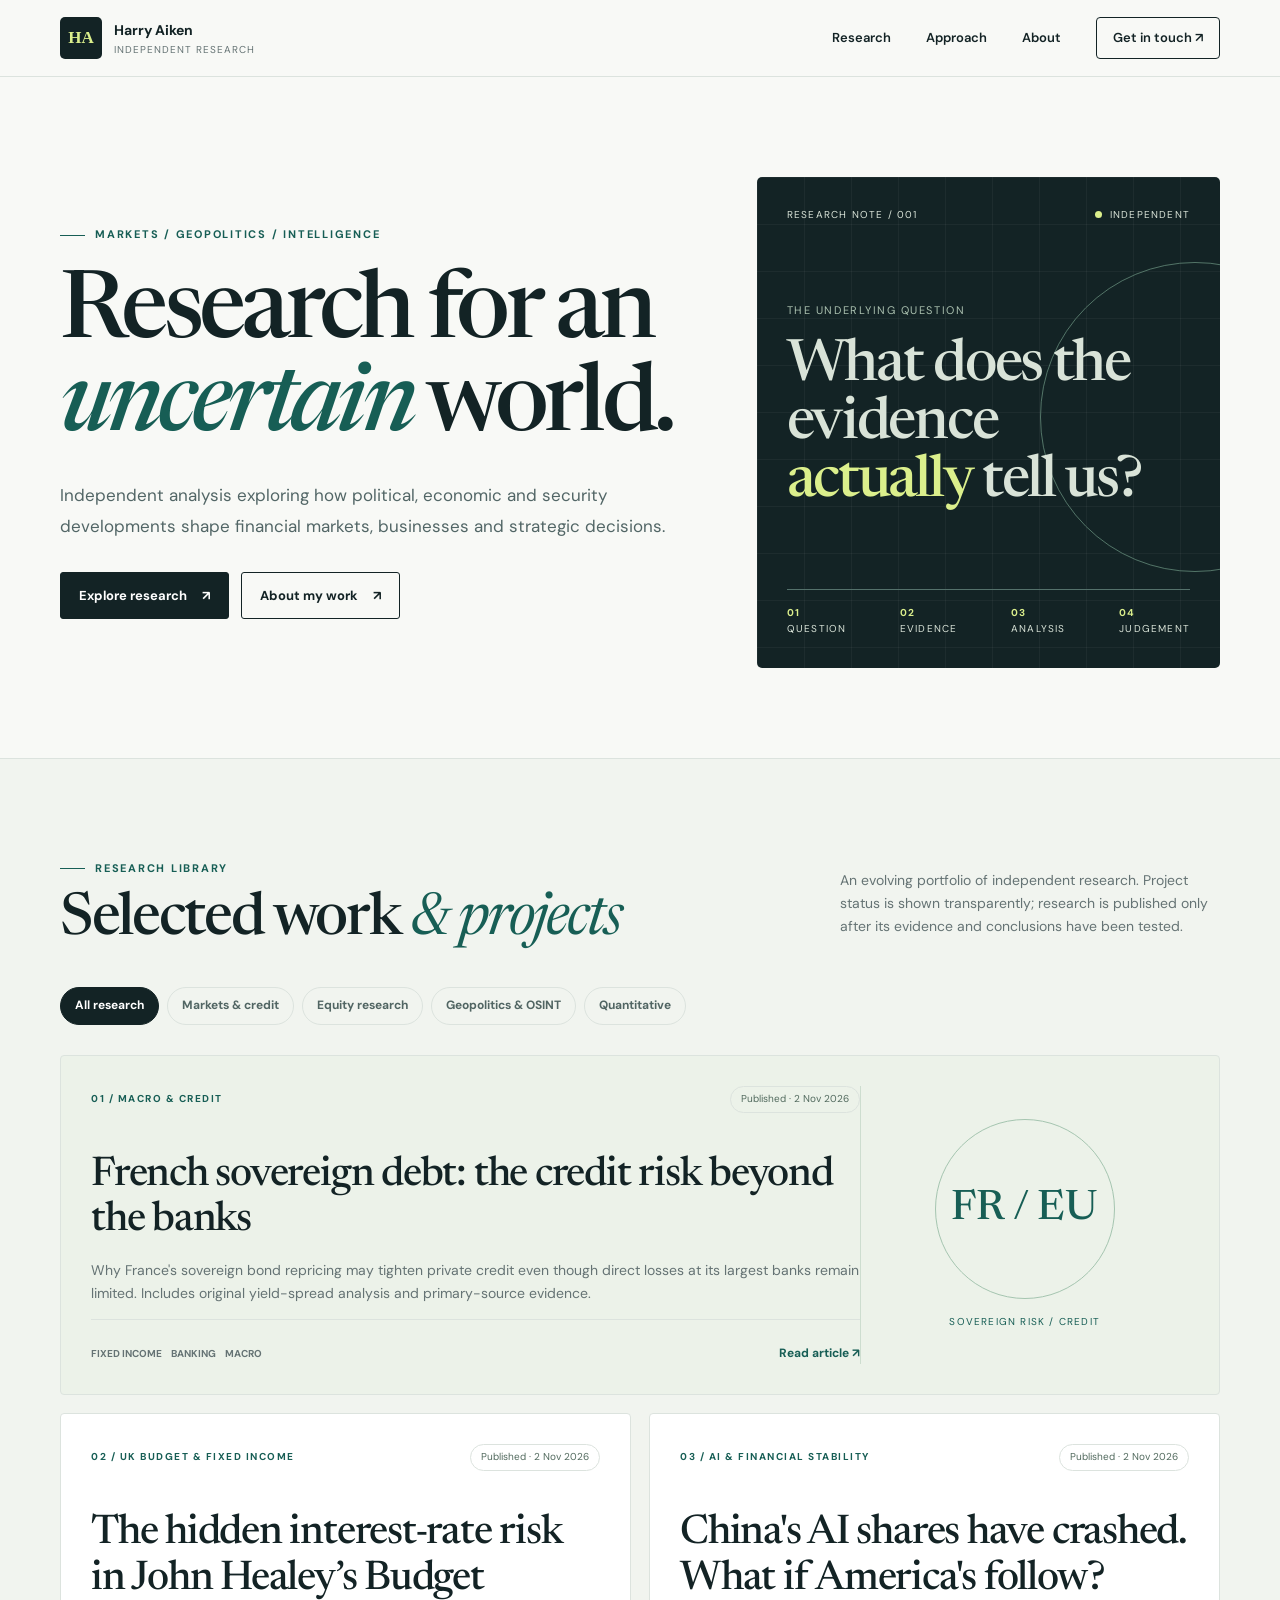
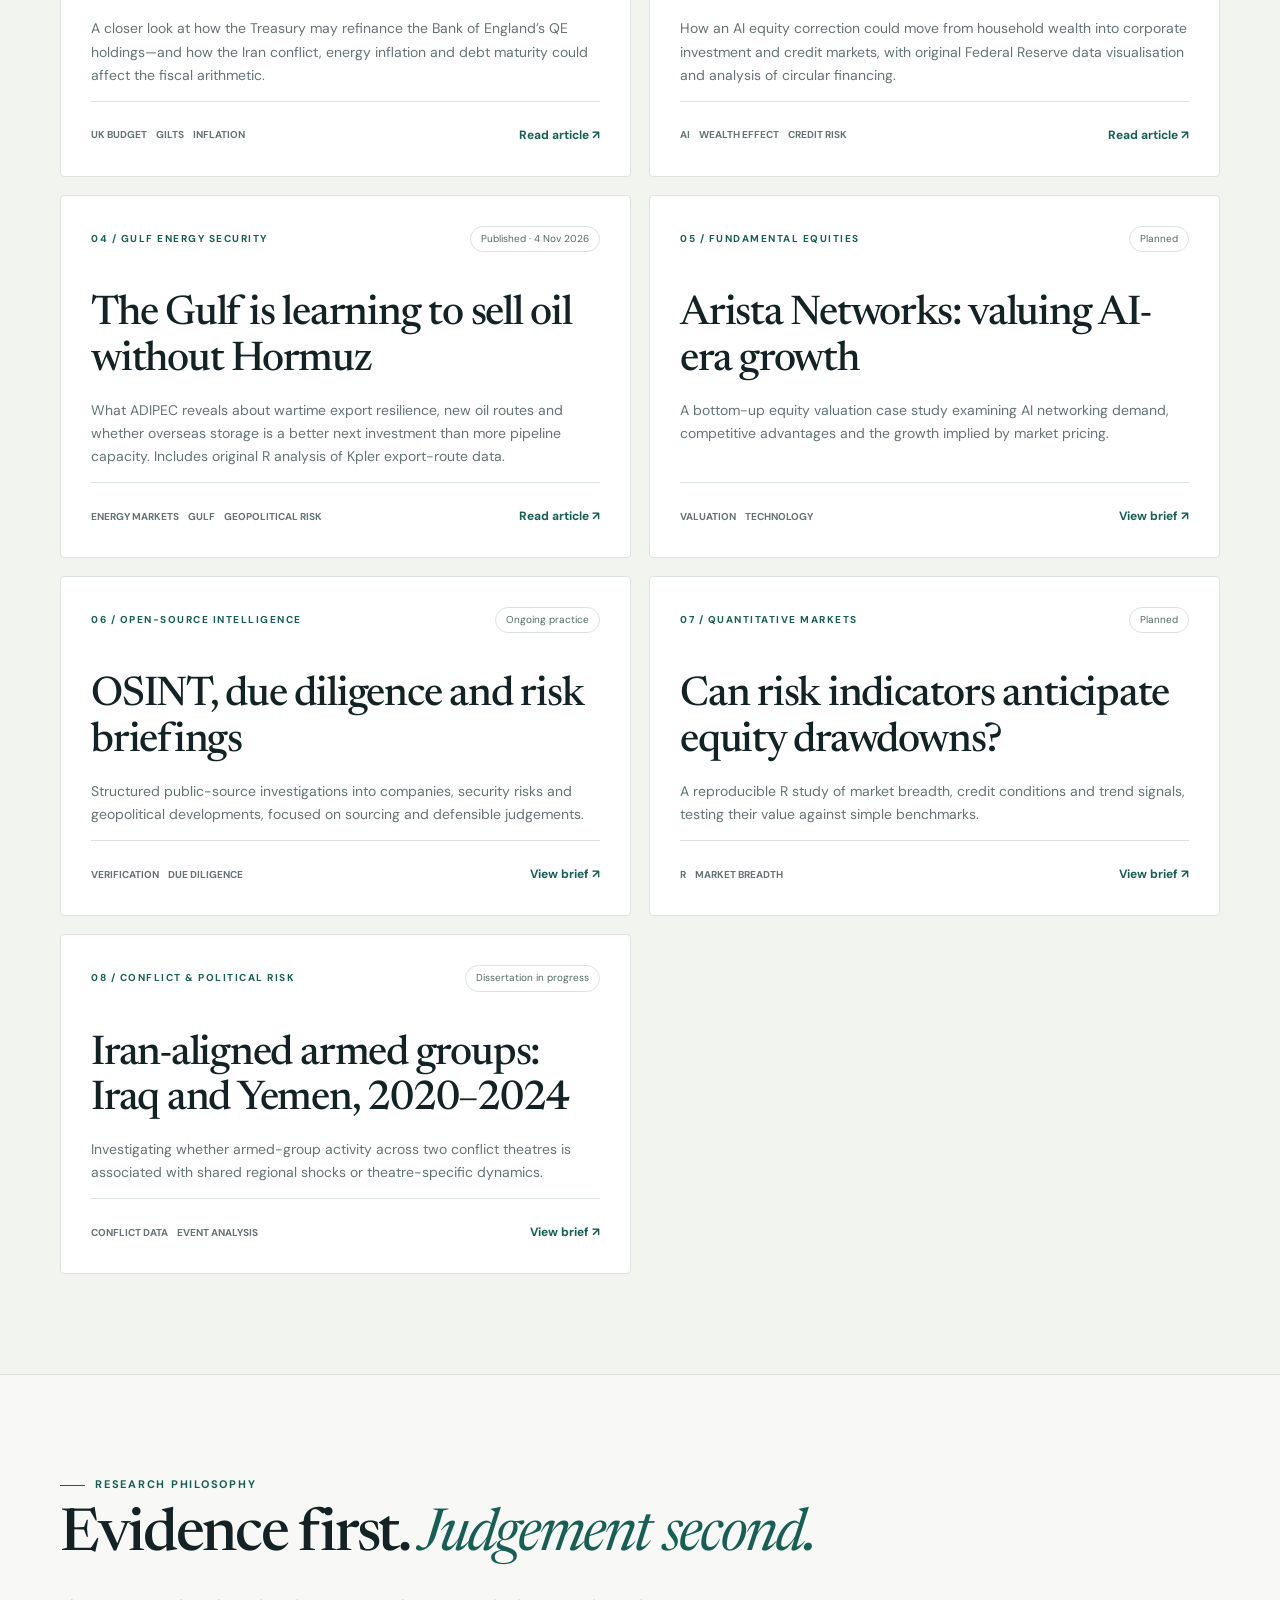
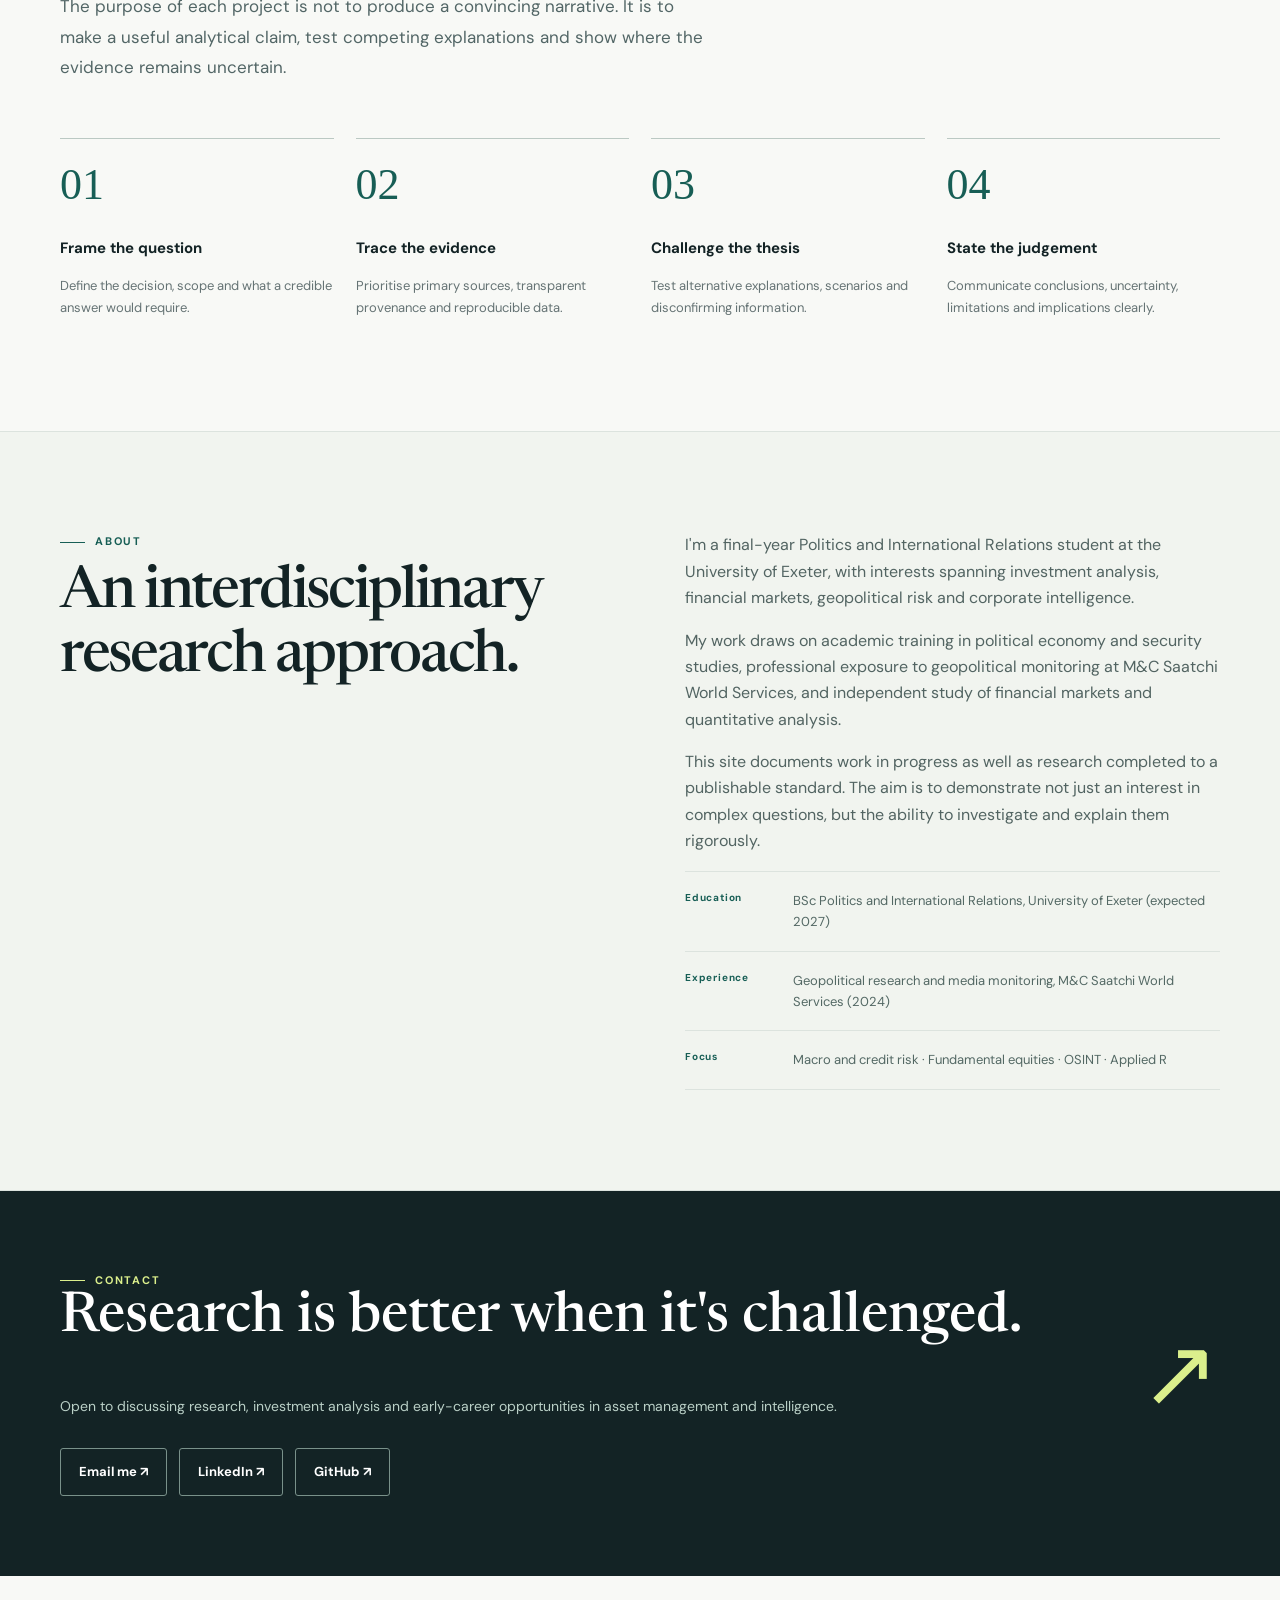
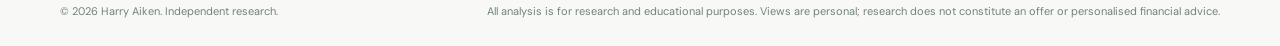
==== commit b62cdbf9: "Feature published ADIPEC energy-security analysis in portfolio research library" ====
--- a/index.html
+++ b/index.html
@@ -86,26 +86,32 @@
           <p>How an AI equity correction could move from household wealth into corporate investment and credit markets, with original Federal Reserve data visualisation and analysis of circular financing.</p>
           <div class="card-bottom"><div class="tags"><span class="tag">AI</span><span class="tag">Wealth effect</span><span class="tag">Credit risk</span></div><a class="project-open" href="projects/china-ai-equity-wealth-credit.html" aria-label="Read AI equity, household wealth and credit market analysis">Read article ↗</a></div>
         </article>
+        <article class="project-card" data-category="intelligence">
+          <div class="card-top"><span class="card-number">04 / Gulf energy security</span><span class="status">Published · 4 Nov 2026</span></div>
+          <h3><a href="projects/adipec-gulf-oil-without-hormuz.html">The Gulf is learning to sell oil without Hormuz</a></h3>
+          <p>What ADIPEC reveals about wartime export resilience, new oil routes and whether overseas storage is a better next investment than more pipeline capacity. Includes original R analysis of Kpler export-route data.</p>
+          <div class="card-bottom"><div class="tags"><span class="tag">Energy markets</span><span class="tag">Gulf</span><span class="tag">Geopolitical risk</span></div><a class="project-open" href="projects/adipec-gulf-oil-without-hormuz.html" aria-label="Read the ADIPEC research article">Read article ↗</a></div>
+        </article>
         <article class="project-card" data-category="equity">
-          <div class="card-top"><span class="card-number">04 / Fundamental equities</span><span class="status planned">Planned</span></div>
+          <div class="card-top"><span class="card-number">05 / Fundamental equities</span><span class="status planned">Planned</span></div>
           <h3><a href="projects/arista-equity.html">Arista Networks: valuing AI-era growth</a></h3>
           <p>A bottom-up equity valuation case study examining AI networking demand, competitive advantages and the growth implied by market pricing.</p>
           <div class="card-bottom"><div class="tags"><span class="tag">Valuation</span><span class="tag">Technology</span></div><a class="project-open" href="projects/arista-equity.html" aria-label="Explore Arista equity research plan">View brief ↗</a></div>
         </article>
         <article class="project-card" data-category="intelligence">
-          <div class="card-top"><span class="card-number">05 / Open-source intelligence</span><span class="status">Ongoing practice</span></div>
+          <div class="card-top"><span class="card-number">06 / Open-source intelligence</span><span class="status">Ongoing practice</span></div>
           <h3><a href="projects/osint.html">OSINT, due diligence and risk briefings</a></h3>
           <p>Structured public-source investigations into companies, security risks and geopolitical developments, focused on sourcing and defensible judgements.</p>
           <div class="card-bottom"><div class="tags"><span class="tag">Verification</span><span class="tag">Due diligence</span></div><a class="project-open" href="projects/osint.html" aria-label="Explore OSINT research work">View brief ↗</a></div>
         </article>
         <article class="project-card" data-category="quant">
-          <div class="card-top"><span class="card-number">06 / Quantitative markets</span><span class="status planned">Planned</span></div>
+          <div class="card-top"><span class="card-number">07 / Quantitative markets</span><span class="status planned">Planned</span></div>
           <h3><a href="projects/cross-asset-risk.html">Can risk indicators anticipate equity drawdowns?</a></h3>
           <p>A reproducible R study of market breadth, credit conditions and trend signals, testing their value against simple benchmarks.</p>
           <div class="card-bottom"><div class="tags"><span class="tag">R</span><span class="tag">Market breadth</span></div><a class="project-open" href="projects/cross-asset-risk.html" aria-label="Explore quantitative research plan">View brief ↗</a></div>
         </article>
         <article class="project-card" data-category="intelligence">
-          <div class="card-top"><span class="card-number">07 / Conflict &amp; political risk</span><span class="status">Dissertation in progress</span></div>
+          <div class="card-top"><span class="card-number">08 / Conflict &amp; political risk</span><span class="status">Dissertation in progress</span></div>
           <h3><a href="projects/iraq-yemen.html">Iran-aligned armed groups: Iraq and Yemen, 2020–2024</a></h3>
           <p>Investigating whether armed-group activity across two conflict theatres is associated with shared regional shocks or theatre-specific dynamics.</p>
           <div class="card-bottom"><div class="tags"><span class="tag">Conflict data</span><span class="tag">Event analysis</span></div><a class="project-open" href="projects/iraq-yemen.html" aria-label="Explore Iraq Yemen research plan">View brief ↗</a></div>
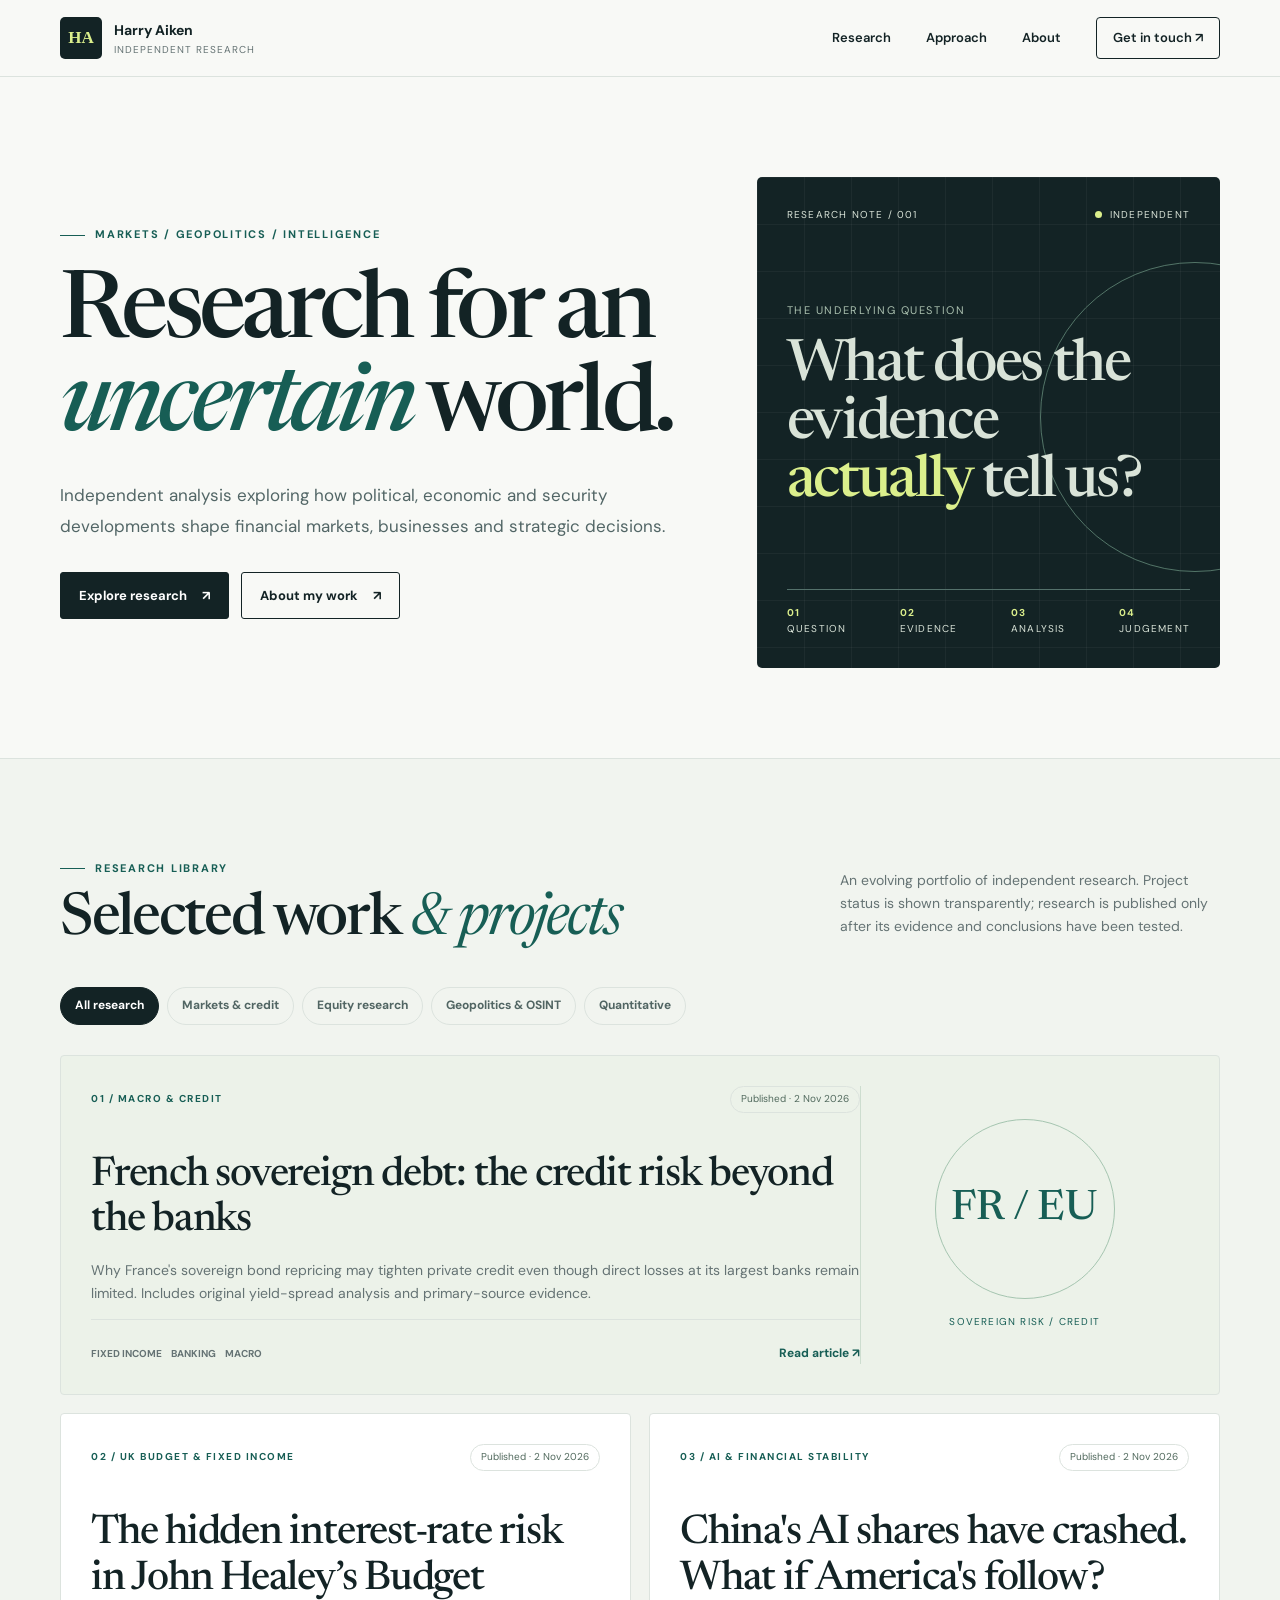
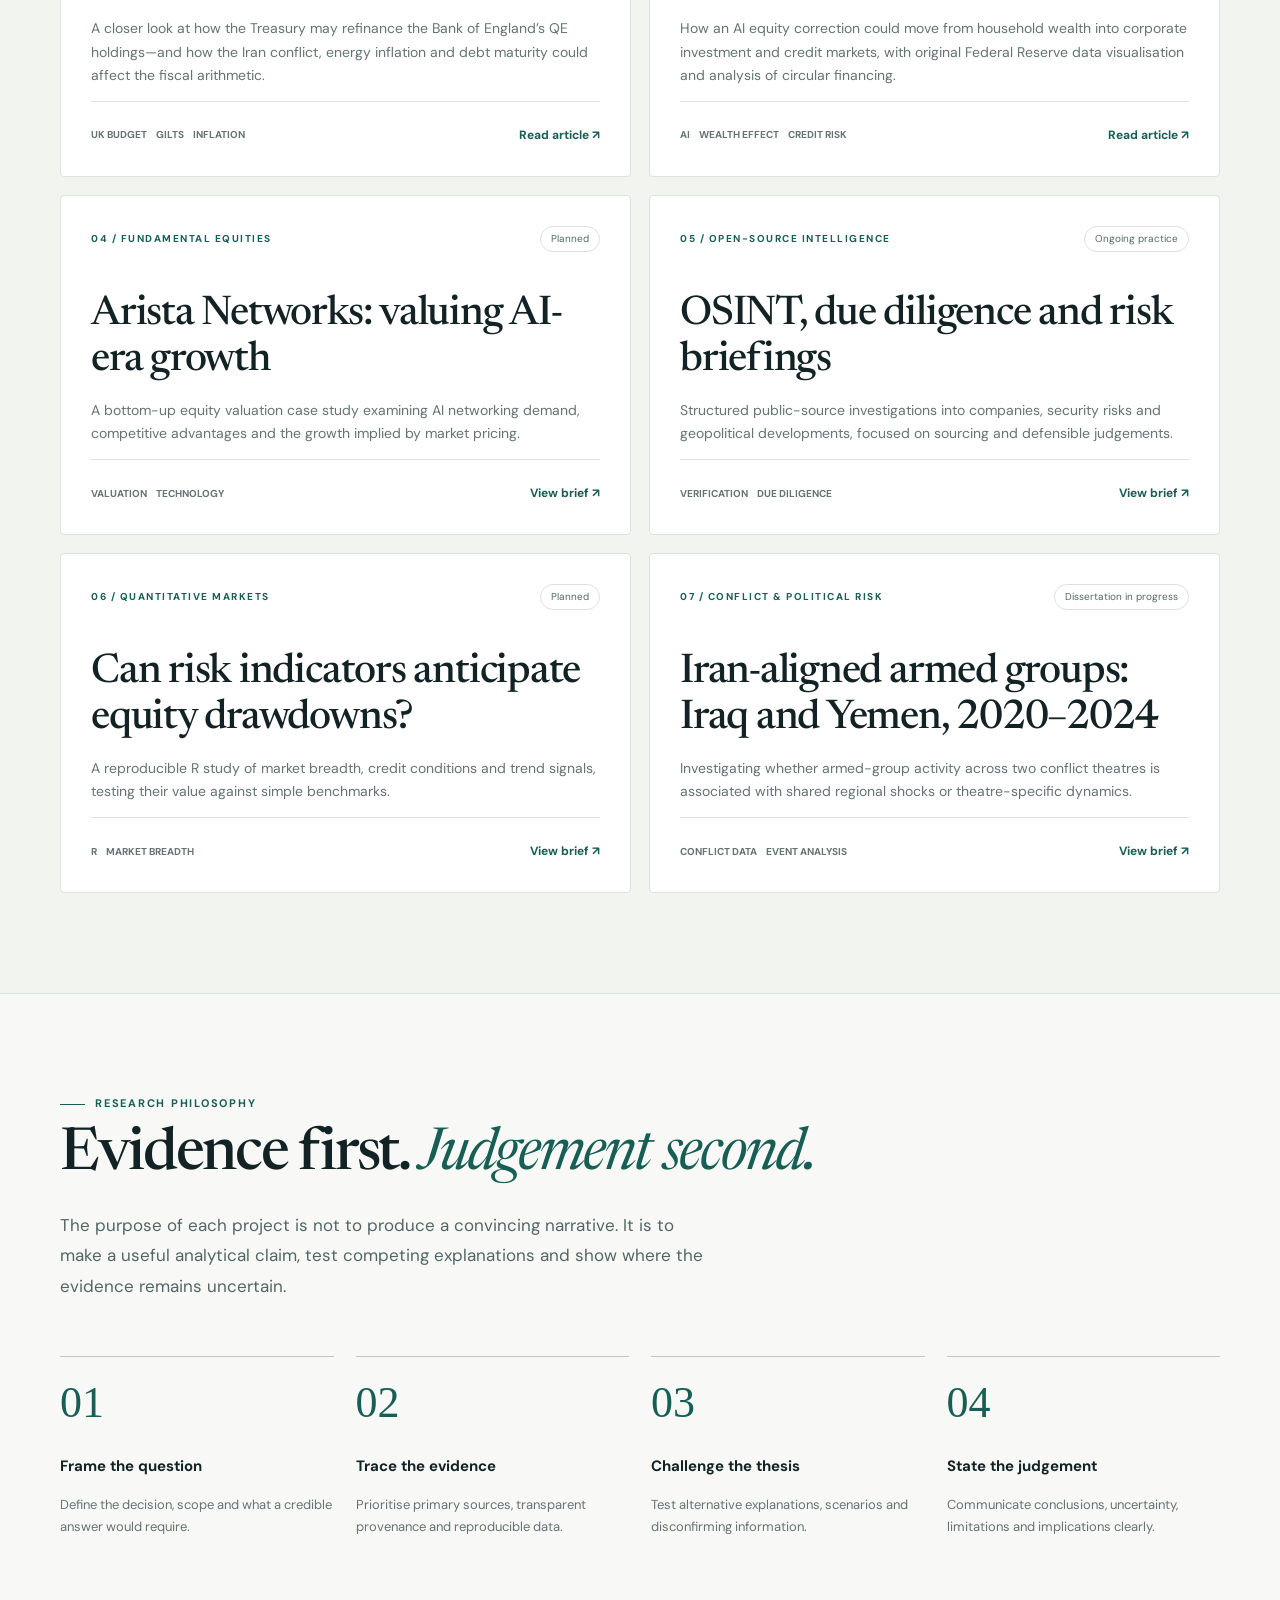
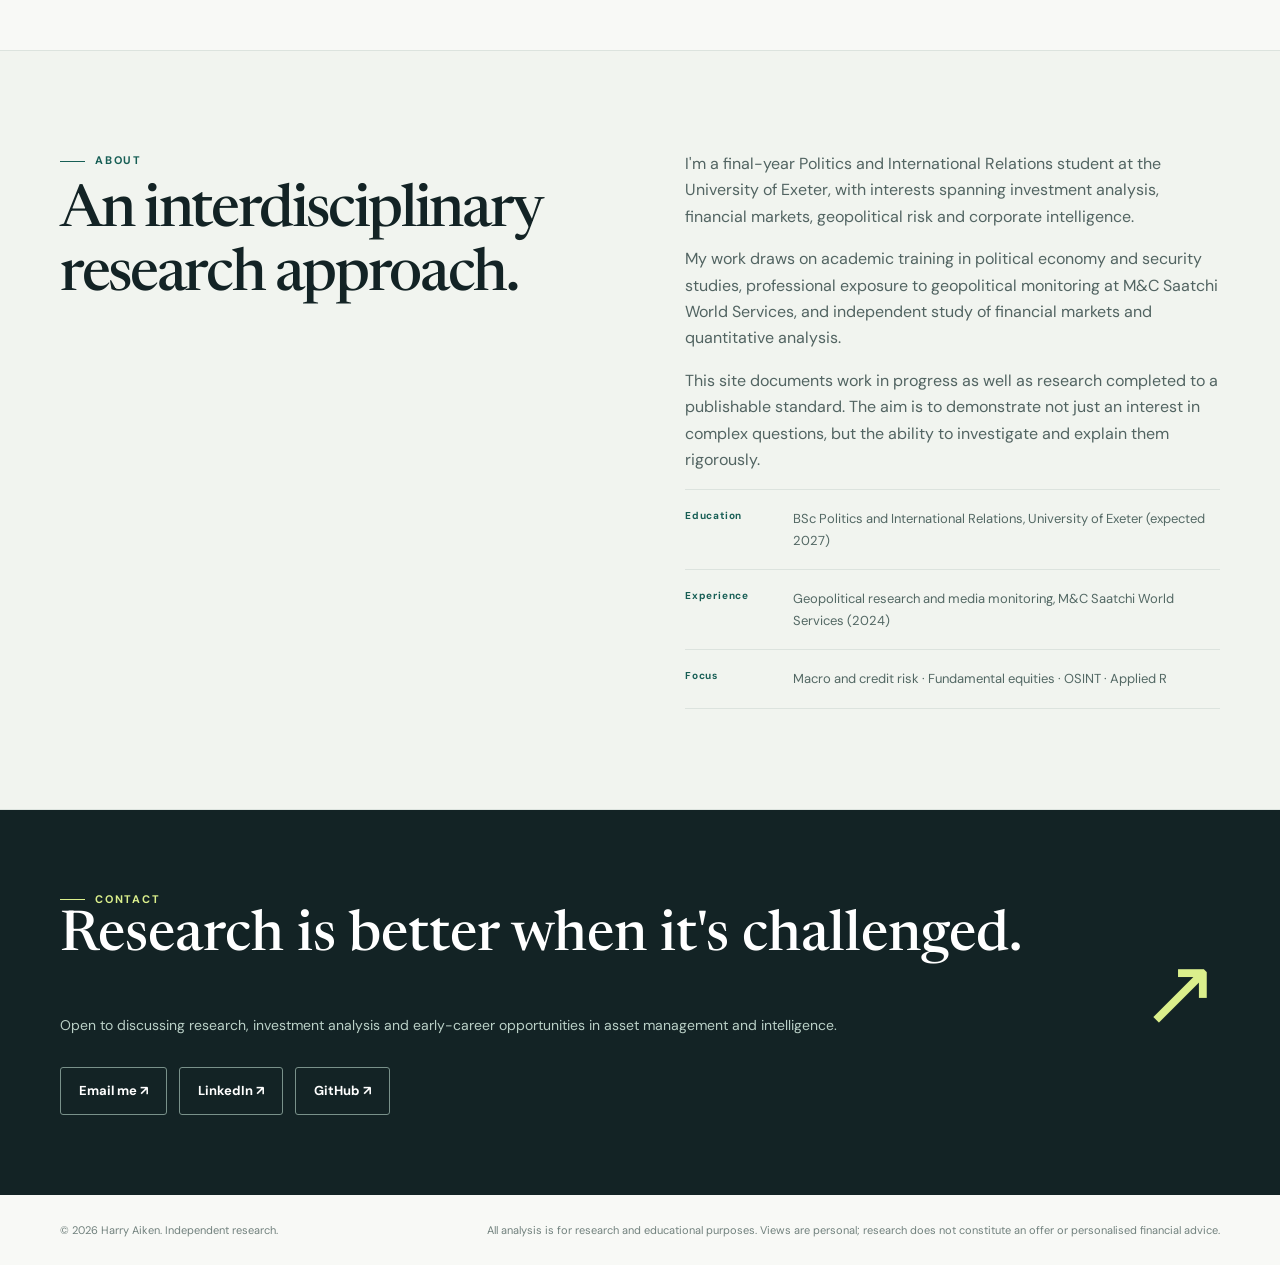
==== commit 2b99b48c: "Temporarily unlist ADIPEC article until Pages deployment is resolved" ====
--- a/index.html
+++ b/index.html
@@ -86,32 +86,27 @@
           <p>How an AI equity correction could move from household wealth into corporate investment and credit markets, with original Federal Reserve data visualisation and analysis of circular financing.</p>
           <div class="card-bottom"><div class="tags"><span class="tag">AI</span><span class="tag">Wealth effect</span><span class="tag">Credit risk</span></div><a class="project-open" href="projects/china-ai-equity-wealth-credit.html" aria-label="Read AI equity, household wealth and credit market analysis">Read article ↗</a></div>
         </article>
-        <article class="project-card" data-category="intelligence">
-          <div class="card-top"><span class="card-number">04 / Gulf energy security</span><span class="status">Published · 4 Nov 2026</span></div>
-          <h3><a href="projects/adipec-gulf-oil-without-hormuz.html">The Gulf is learning to sell oil without Hormuz</a></h3>
-          <p>What ADIPEC reveals about wartime export resilience, new oil routes and whether overseas storage is a better next investment than more pipeline capacity. Includes original R analysis of Kpler export-route data.</p>
-          <div class="card-bottom"><div class="tags"><span class="tag">Energy markets</span><span class="tag">Gulf</span><span class="tag">Geopolitical risk</span></div><a class="project-open" href="projects/adipec-gulf-oil-without-hormuz.html" aria-label="Read the ADIPEC research article">Read article ↗</a></div>
-        </article>
+        
         <article class="project-card" data-category="equity">
-          <div class="card-top"><span class="card-number">05 / Fundamental equities</span><span class="status planned">Planned</span></div>
+          <div class="card-top"><span class="card-number">04 / Fundamental equities</span><span class="status planned">Planned</span></div>
           <h3><a href="projects/arista-equity.html">Arista Networks: valuing AI-era growth</a></h3>
           <p>A bottom-up equity valuation case study examining AI networking demand, competitive advantages and the growth implied by market pricing.</p>
           <div class="card-bottom"><div class="tags"><span class="tag">Valuation</span><span class="tag">Technology</span></div><a class="project-open" href="projects/arista-equity.html" aria-label="Explore Arista equity research plan">View brief ↗</a></div>
         </article>
         <article class="project-card" data-category="intelligence">
-          <div class="card-top"><span class="card-number">06 / Open-source intelligence</span><span class="status">Ongoing practice</span></div>
+          <div class="card-top"><span class="card-number">05 / Open-source intelligence</span><span class="status">Ongoing practice</span></div>
           <h3><a href="projects/osint.html">OSINT, due diligence and risk briefings</a></h3>
           <p>Structured public-source investigations into companies, security risks and geopolitical developments, focused on sourcing and defensible judgements.</p>
           <div class="card-bottom"><div class="tags"><span class="tag">Verification</span><span class="tag">Due diligence</span></div><a class="project-open" href="projects/osint.html" aria-label="Explore OSINT research work">View brief ↗</a></div>
         </article>
         <article class="project-card" data-category="quant">
-          <div class="card-top"><span class="card-number">07 / Quantitative markets</span><span class="status planned">Planned</span></div>
+          <div class="card-top"><span class="card-number">06 / Quantitative markets</span><span class="status planned">Planned</span></div>
           <h3><a href="projects/cross-asset-risk.html">Can risk indicators anticipate equity drawdowns?</a></h3>
           <p>A reproducible R study of market breadth, credit conditions and trend signals, testing their value against simple benchmarks.</p>
           <div class="card-bottom"><div class="tags"><span class="tag">R</span><span class="tag">Market breadth</span></div><a class="project-open" href="projects/cross-asset-risk.html" aria-label="Explore quantitative research plan">View brief ↗</a></div>
         </article>
         <article class="project-card" data-category="intelligence">
-          <div class="card-top"><span class="card-number">08 / Conflict &amp; political risk</span><span class="status">Dissertation in progress</span></div>
+          <div class="card-top"><span class="card-number">07 / Conflict &amp; political risk</span><span class="status">Dissertation in progress</span></div>
           <h3><a href="projects/iraq-yemen.html">Iran-aligned armed groups: Iraq and Yemen, 2020–2024</a></h3>
           <p>Investigating whether armed-group activity across two conflict theatres is associated with shared regional shocks or theatre-specific dynamics.</p>
           <div class="card-bottom"><div class="tags"><span class="tag">Conflict data</span><span class="tag">Event analysis</span></div><a class="project-open" href="projects/iraq-yemen.html" aria-label="Explore Iraq Yemen research plan">View brief ↗</a></div>
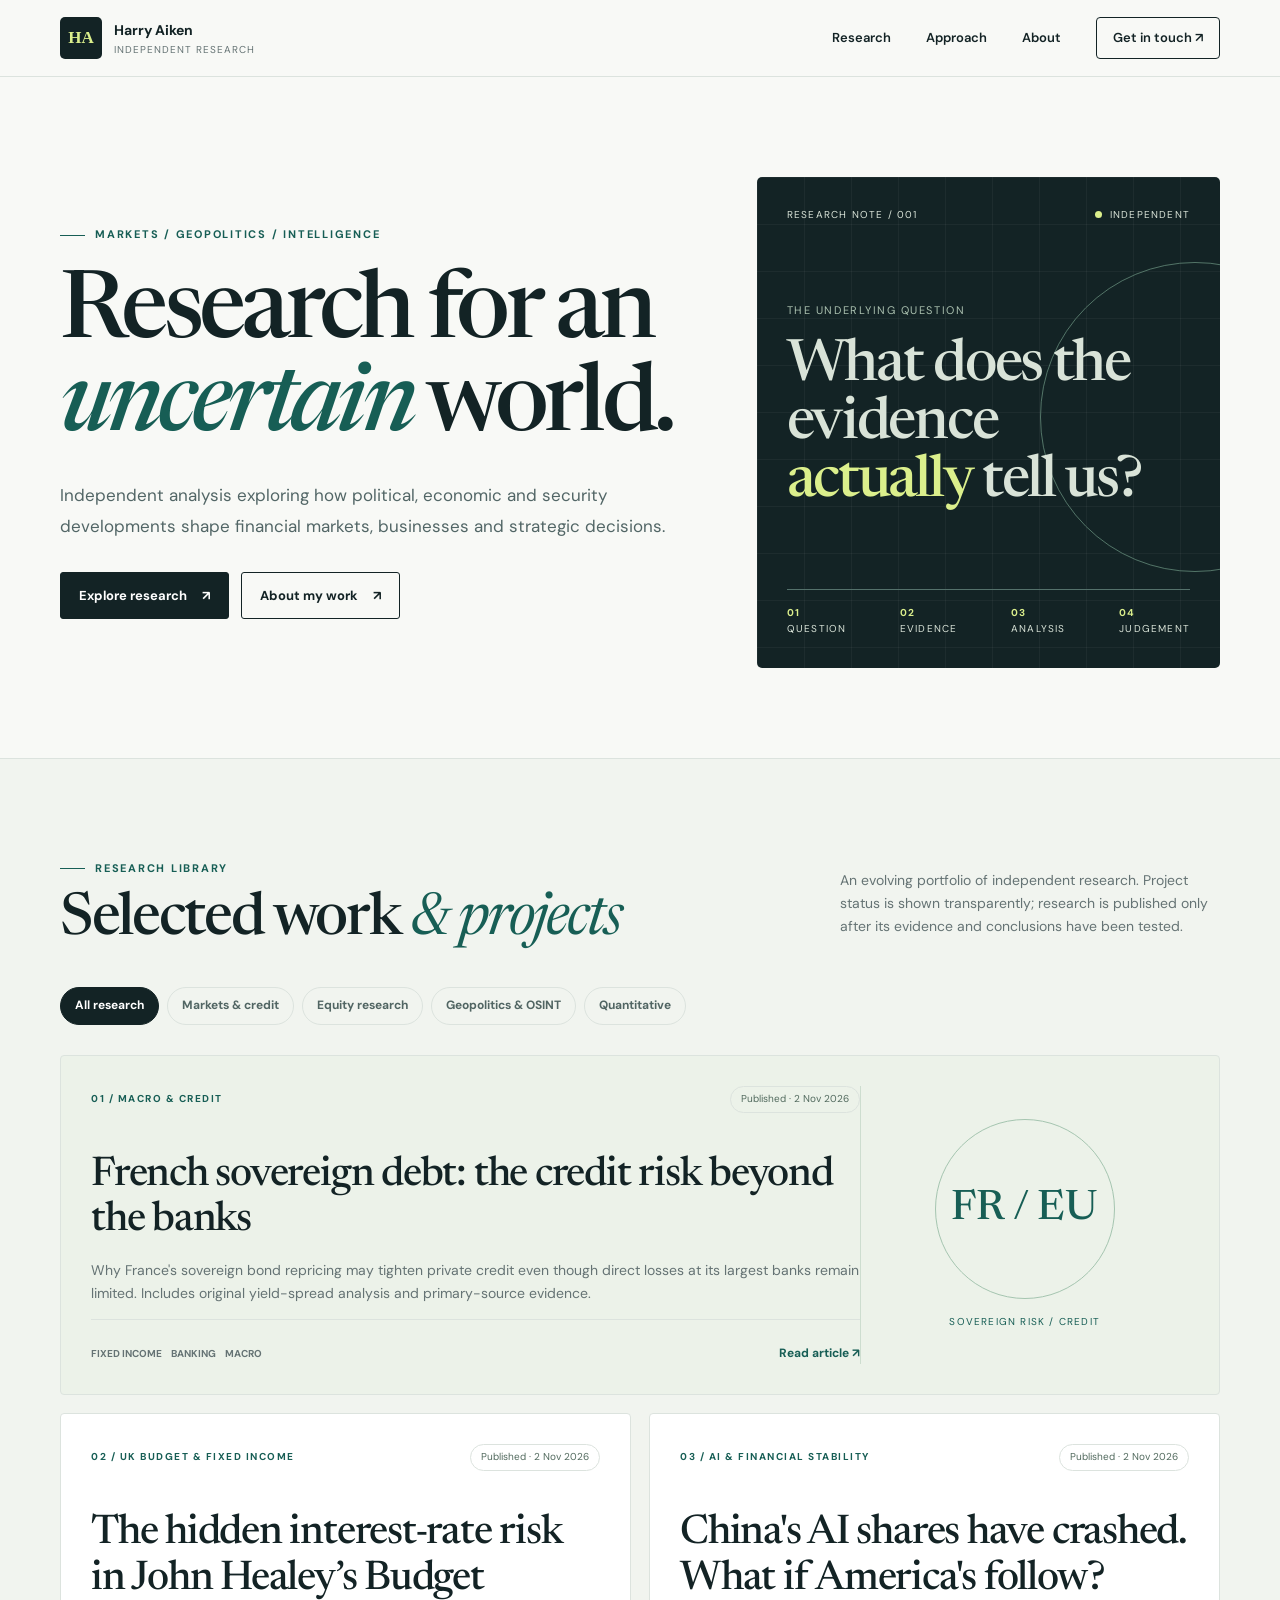
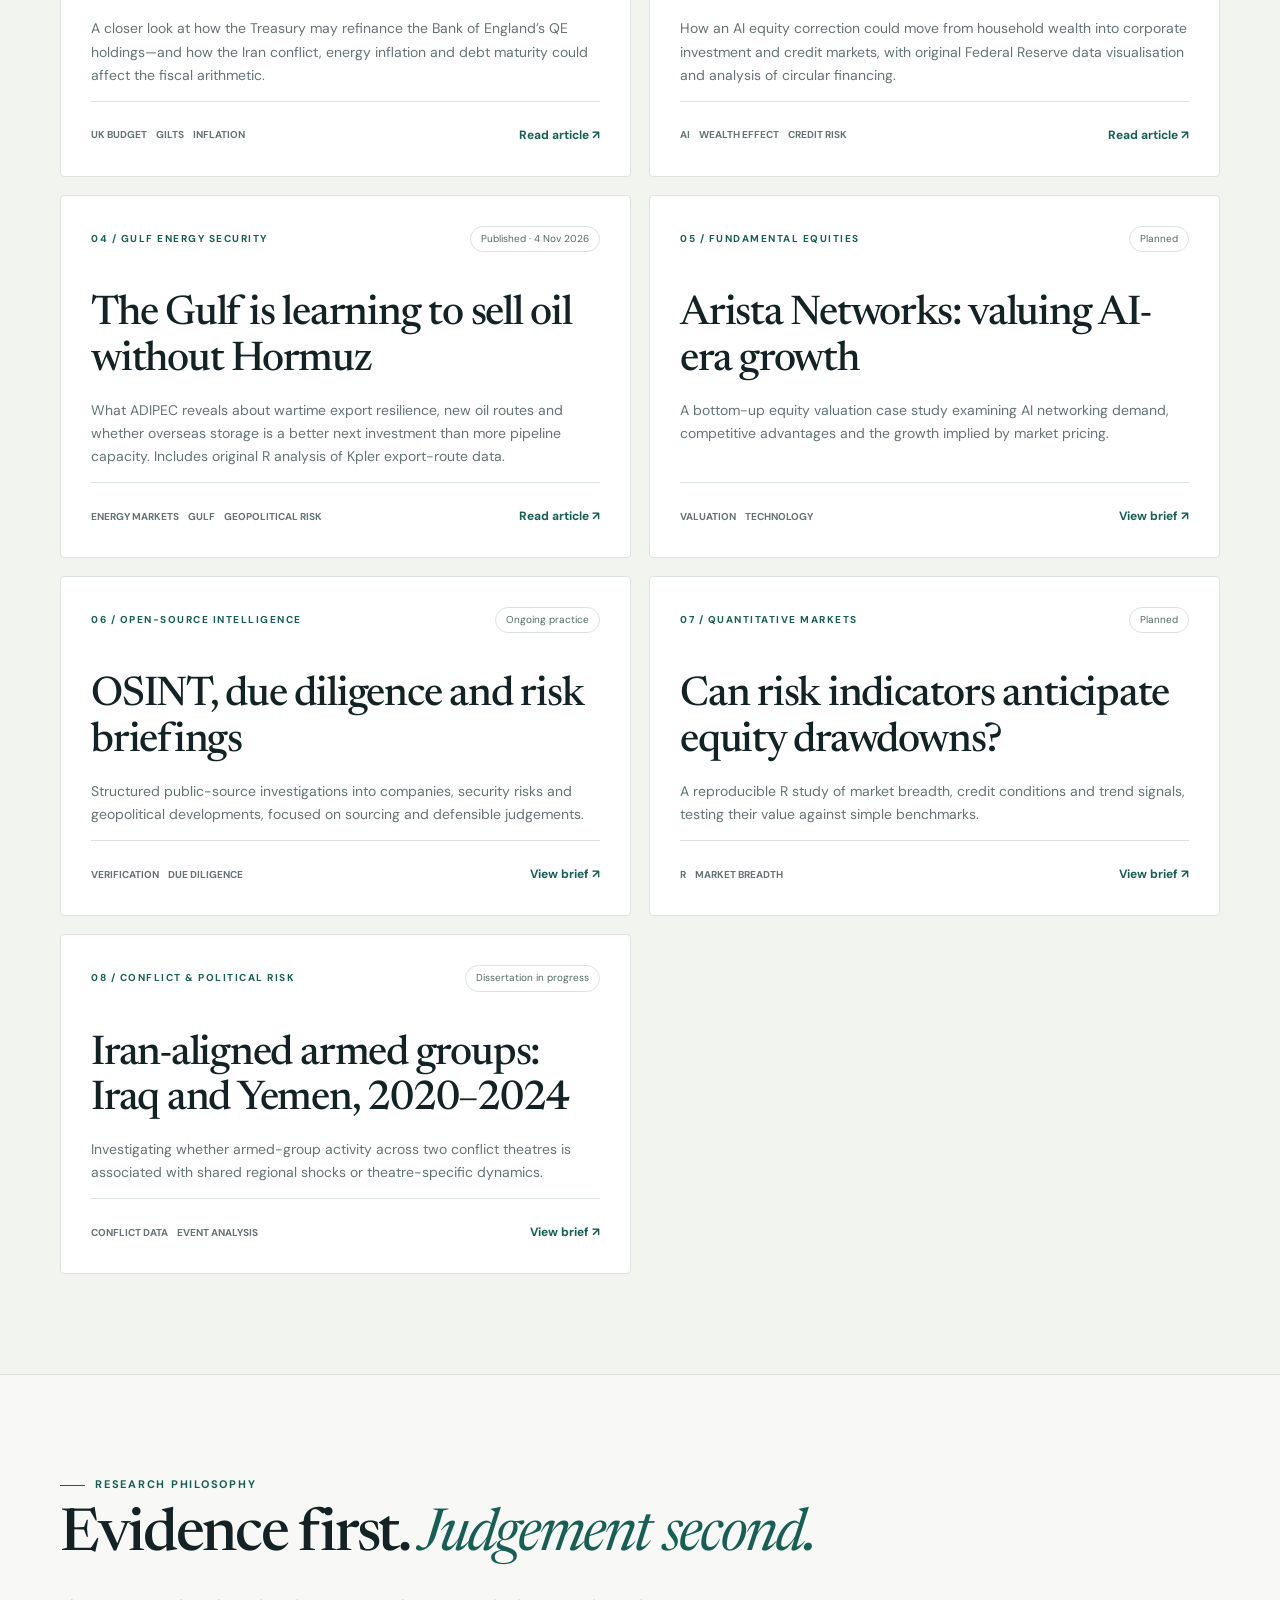
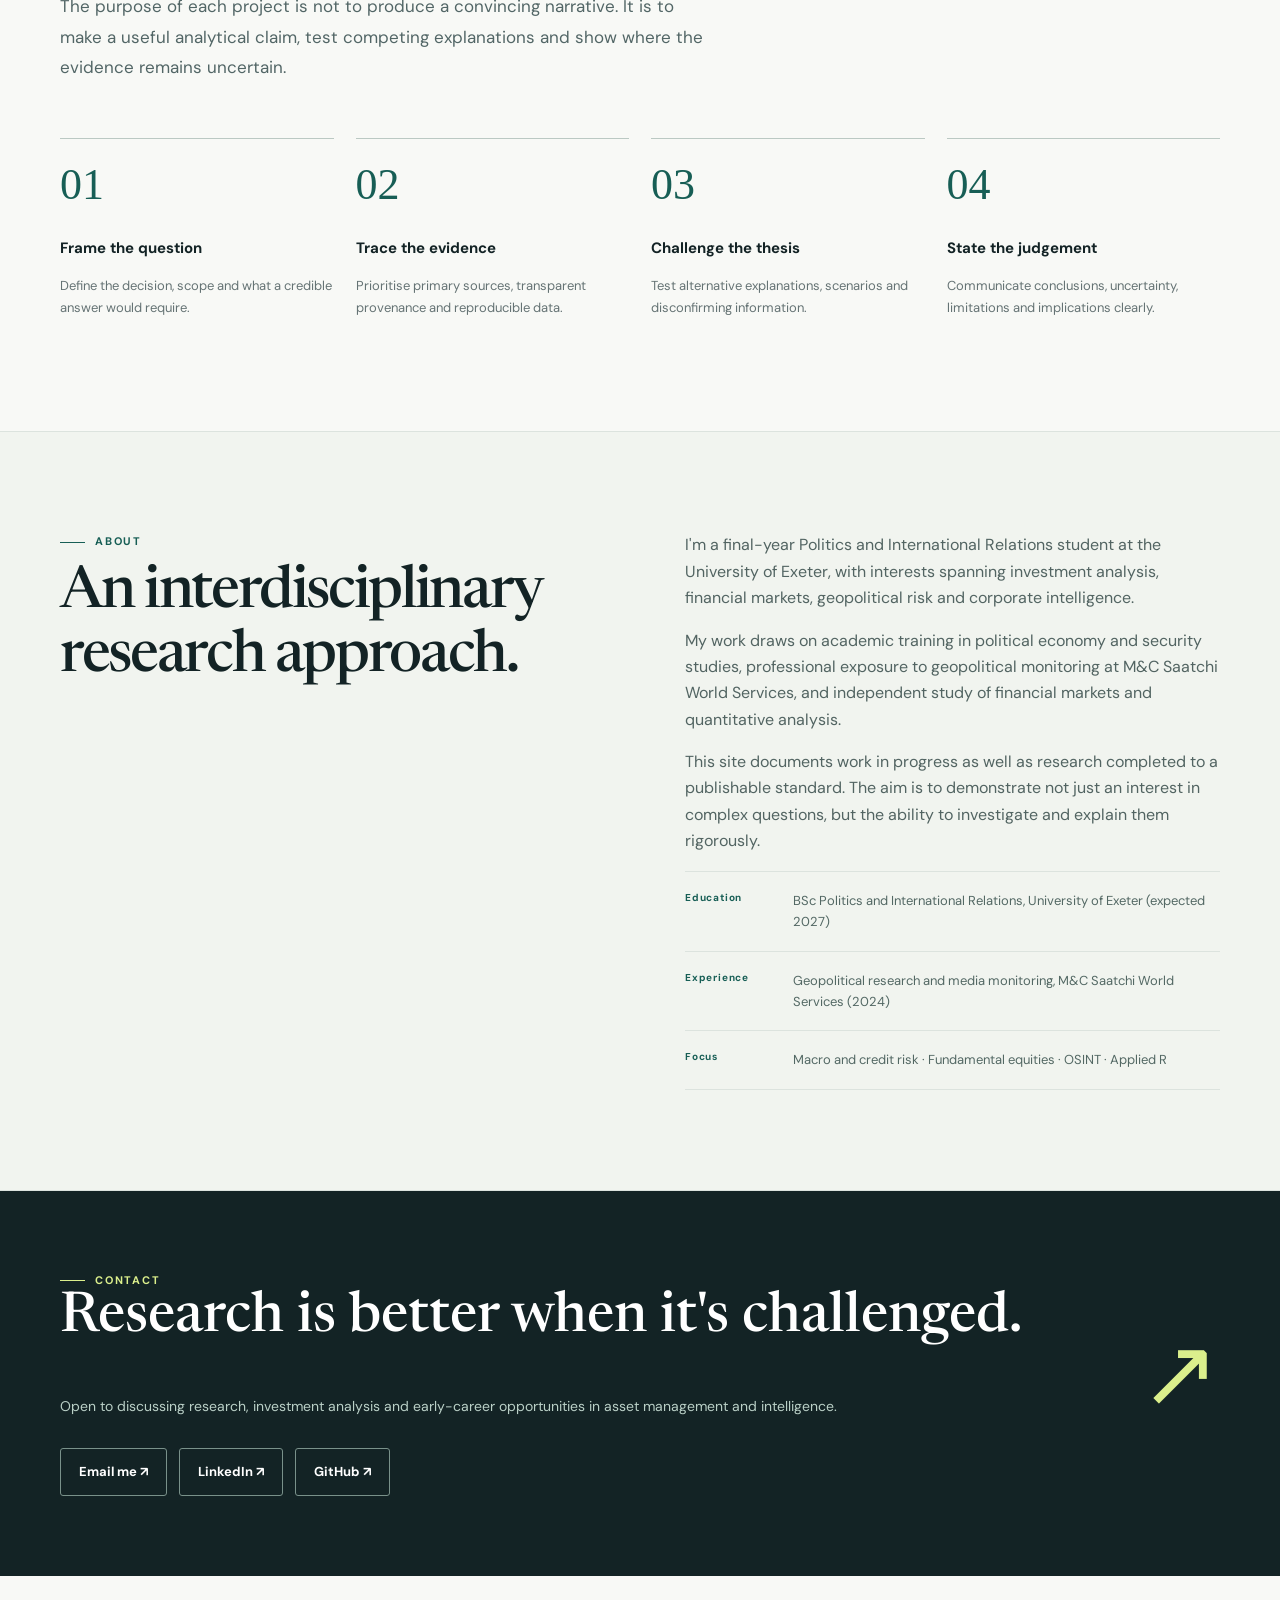
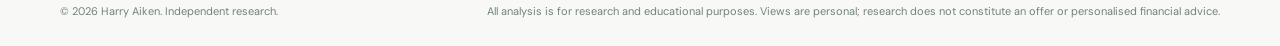
==== commit 72a02610: "Restore ADIPEC research article homepage card" ====
--- a/index.html
+++ b/index.html
@@ -86,27 +86,32 @@
           <p>How an AI equity correction could move from household wealth into corporate investment and credit markets, with original Federal Reserve data visualisation and analysis of circular financing.</p>
           <div class="card-bottom"><div class="tags"><span class="tag">AI</span><span class="tag">Wealth effect</span><span class="tag">Credit risk</span></div><a class="project-open" href="projects/china-ai-equity-wealth-credit.html" aria-label="Read AI equity, household wealth and credit market analysis">Read article ↗</a></div>
         </article>
-        
+        <article class="project-card" data-category="intelligence">
+          <div class="card-top"><span class="card-number">04 / Gulf energy security</span><span class="status">Published · 4 Nov 2026</span></div>
+          <h3><a href="projects/adipec-gulf-oil-without-hormuz.html">The Gulf is learning to sell oil without Hormuz</a></h3>
+          <p>What ADIPEC reveals about wartime export resilience, new oil routes and whether overseas storage is a better next investment than more pipeline capacity. Includes original R analysis of Kpler export-route data.</p>
+          <div class="card-bottom"><div class="tags"><span class="tag">Energy markets</span><span class="tag">Gulf</span><span class="tag">Geopolitical risk</span></div><a class="project-open" href="projects/adipec-gulf-oil-without-hormuz.html" aria-label="Read the ADIPEC research article">Read article ↗</a></div>
+        </article>
         <article class="project-card" data-category="equity">
-          <div class="card-top"><span class="card-number">04 / Fundamental equities</span><span class="status planned">Planned</span></div>
+          <div class="card-top"><span class="card-number">05 / Fundamental equities</span><span class="status planned">Planned</span></div>
           <h3><a href="projects/arista-equity.html">Arista Networks: valuing AI-era growth</a></h3>
           <p>A bottom-up equity valuation case study examining AI networking demand, competitive advantages and the growth implied by market pricing.</p>
           <div class="card-bottom"><div class="tags"><span class="tag">Valuation</span><span class="tag">Technology</span></div><a class="project-open" href="projects/arista-equity.html" aria-label="Explore Arista equity research plan">View brief ↗</a></div>
         </article>
         <article class="project-card" data-category="intelligence">
-          <div class="card-top"><span class="card-number">05 / Open-source intelligence</span><span class="status">Ongoing practice</span></div>
+          <div class="card-top"><span class="card-number">06 / Open-source intelligence</span><span class="status">Ongoing practice</span></div>
           <h3><a href="projects/osint.html">OSINT, due diligence and risk briefings</a></h3>
           <p>Structured public-source investigations into companies, security risks and geopolitical developments, focused on sourcing and defensible judgements.</p>
           <div class="card-bottom"><div class="tags"><span class="tag">Verification</span><span class="tag">Due diligence</span></div><a class="project-open" href="projects/osint.html" aria-label="Explore OSINT research work">View brief ↗</a></div>
         </article>
         <article class="project-card" data-category="quant">
-          <div class="card-top"><span class="card-number">06 / Quantitative markets</span><span class="status planned">Planned</span></div>
+          <div class="card-top"><span class="card-number">07 / Quantitative markets</span><span class="status planned">Planned</span></div>
           <h3><a href="projects/cross-asset-risk.html">Can risk indicators anticipate equity drawdowns?</a></h3>
           <p>A reproducible R study of market breadth, credit conditions and trend signals, testing their value against simple benchmarks.</p>
           <div class="card-bottom"><div class="tags"><span class="tag">R</span><span class="tag">Market breadth</span></div><a class="project-open" href="projects/cross-asset-risk.html" aria-label="Explore quantitative research plan">View brief ↗</a></div>
         </article>
         <article class="project-card" data-category="intelligence">
-          <div class="card-top"><span class="card-number">07 / Conflict &amp; political risk</span><span class="status">Dissertation in progress</span></div>
+          <div class="card-top"><span class="card-number">08 / Conflict &amp; political risk</span><span class="status">Dissertation in progress</span></div>
           <h3><a href="projects/iraq-yemen.html">Iran-aligned armed groups: Iraq and Yemen, 2020–2024</a></h3>
           <p>Investigating whether armed-group activity across two conflict theatres is associated with shared regional shocks or theatre-specific dynamics.</p>
           <div class="card-bottom"><div class="tags"><span class="tag">Conflict data</span><span class="tag">Event analysis</span></div><a class="project-open" href="projects/iraq-yemen.html" aria-label="Explore Iraq Yemen research plan">View brief ↗</a></div>
